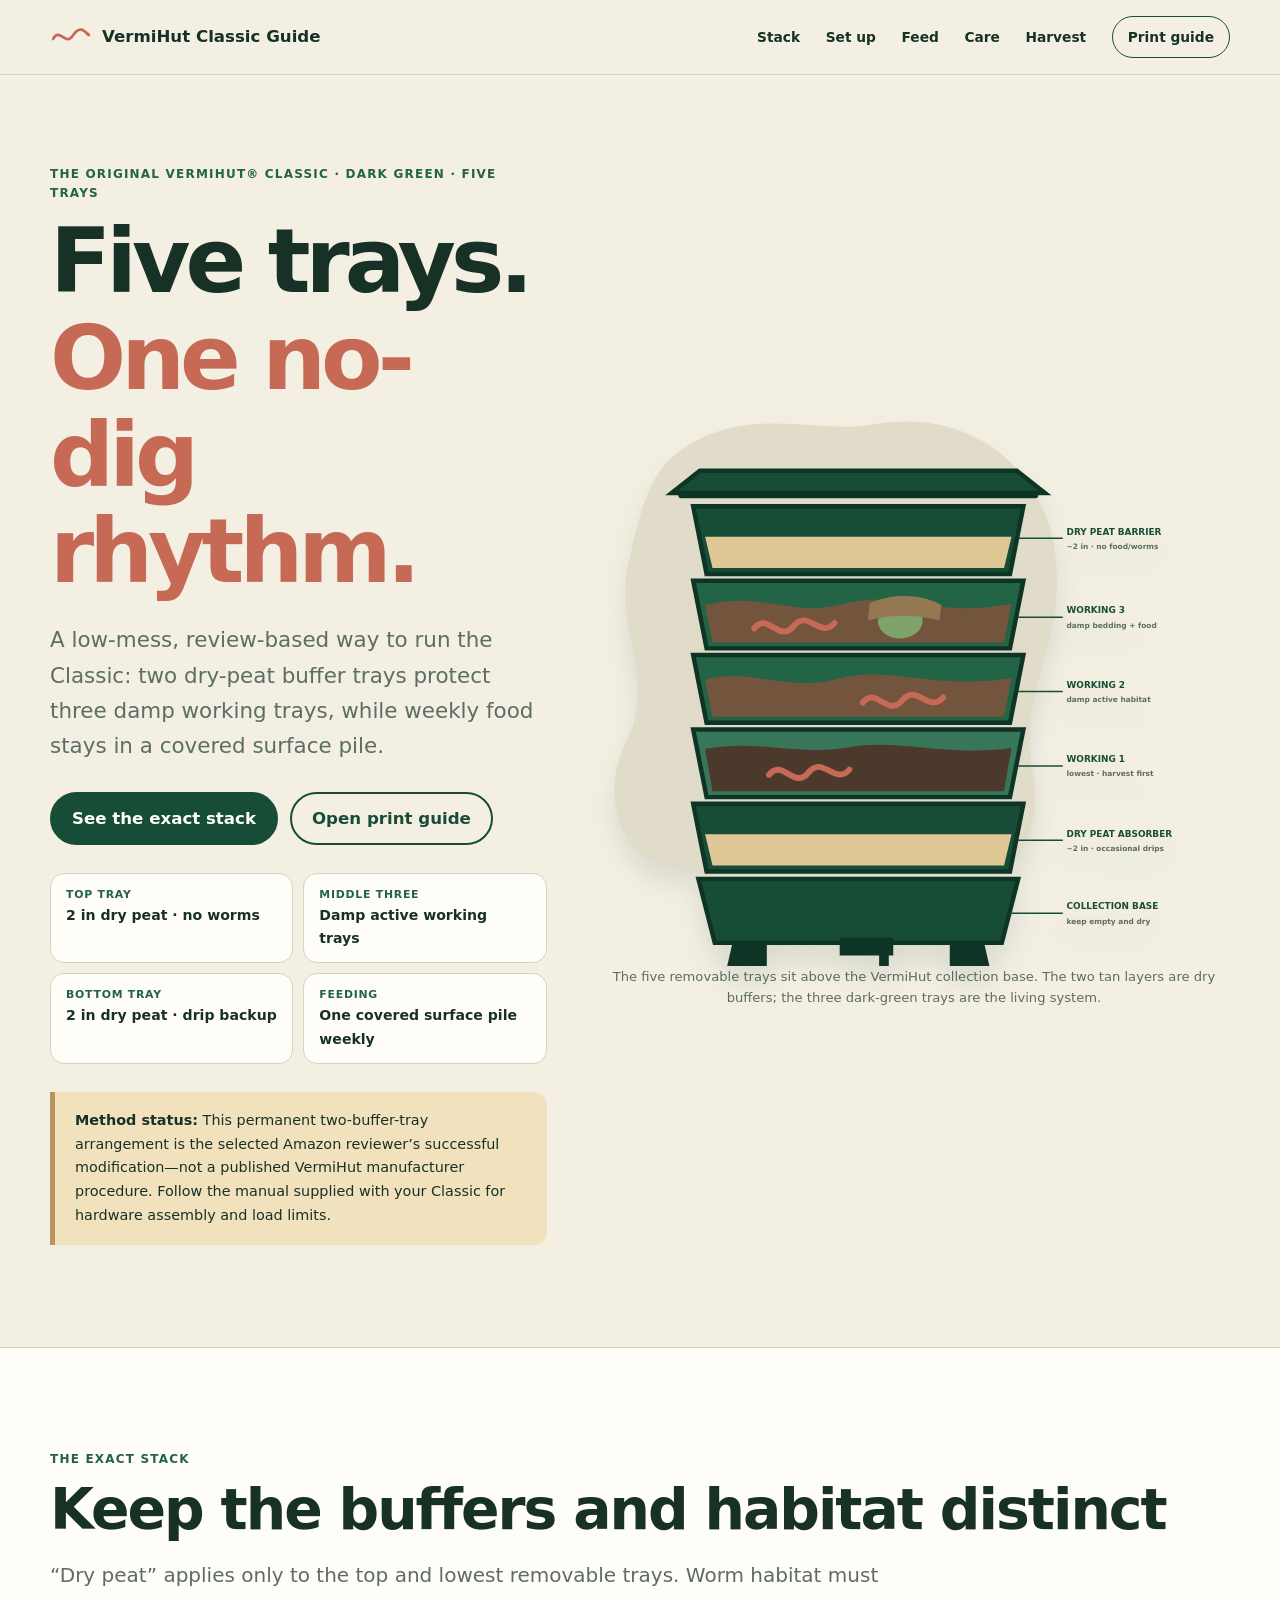
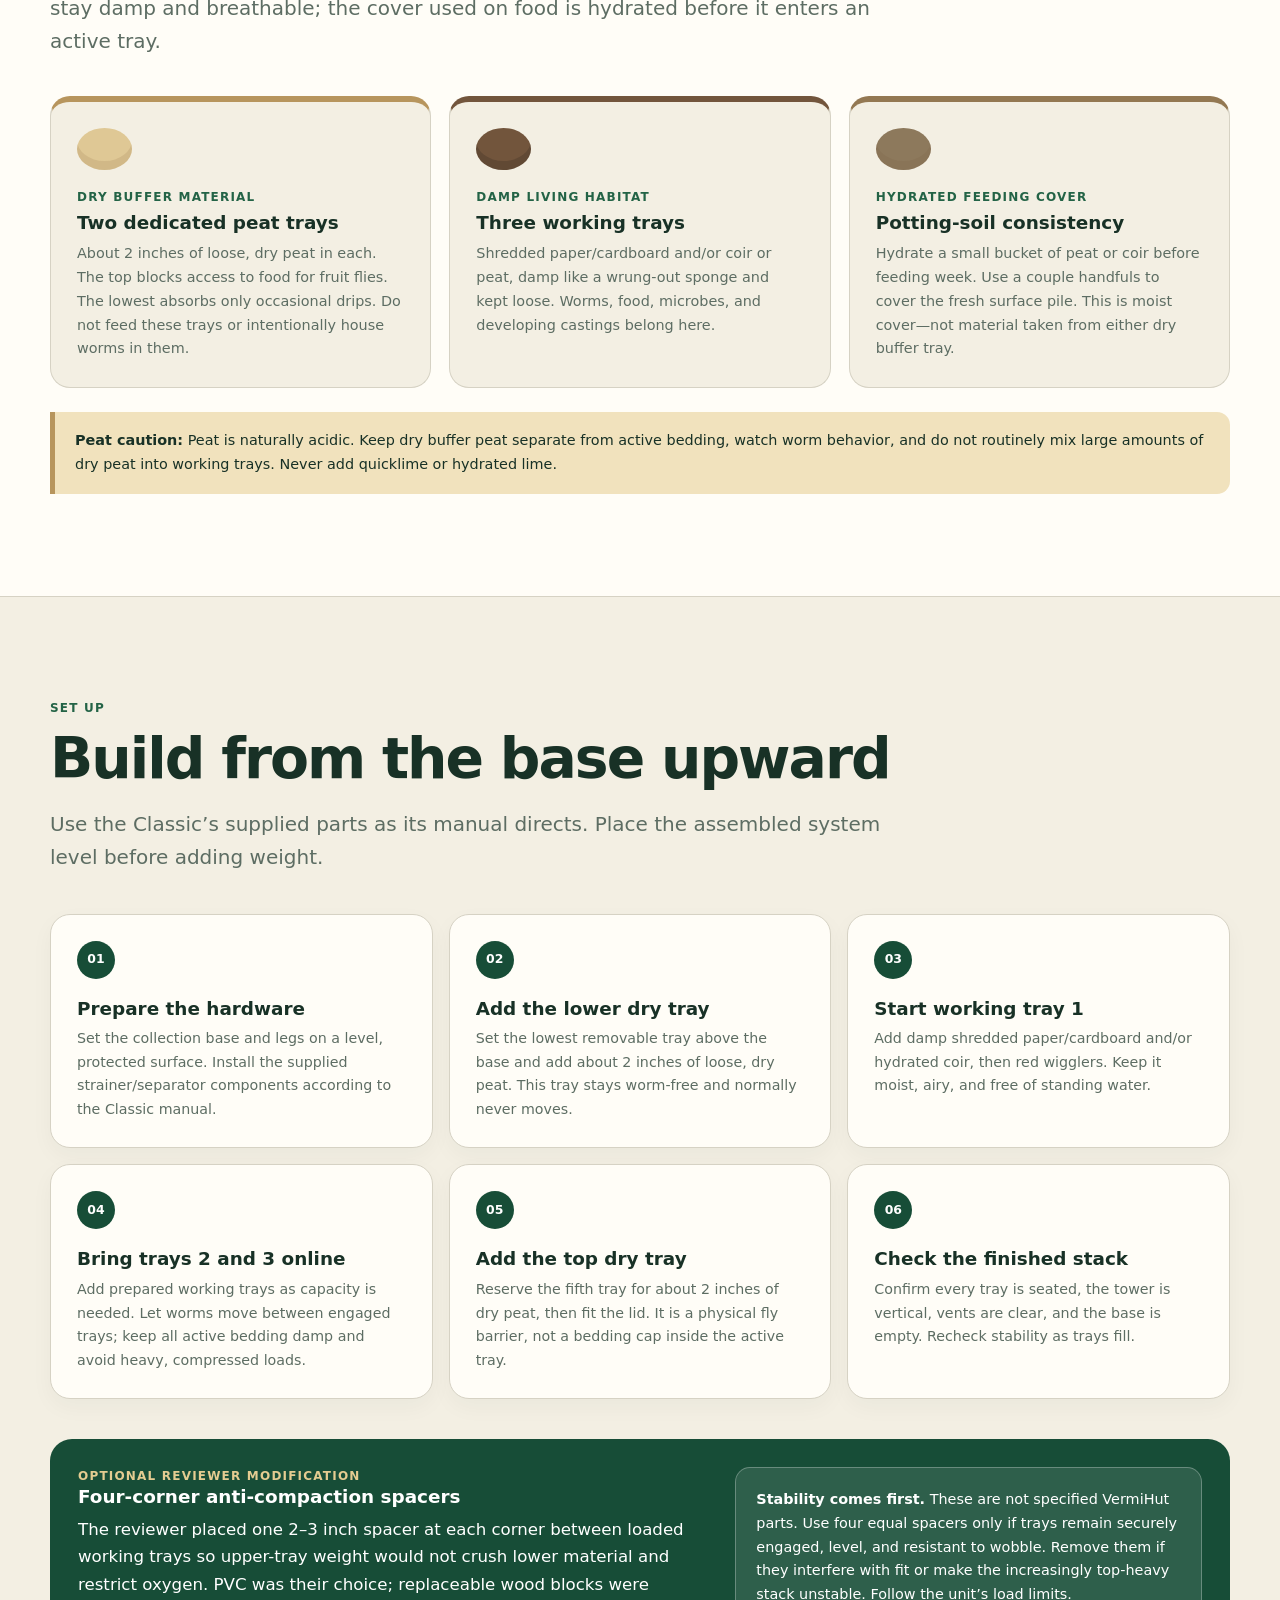
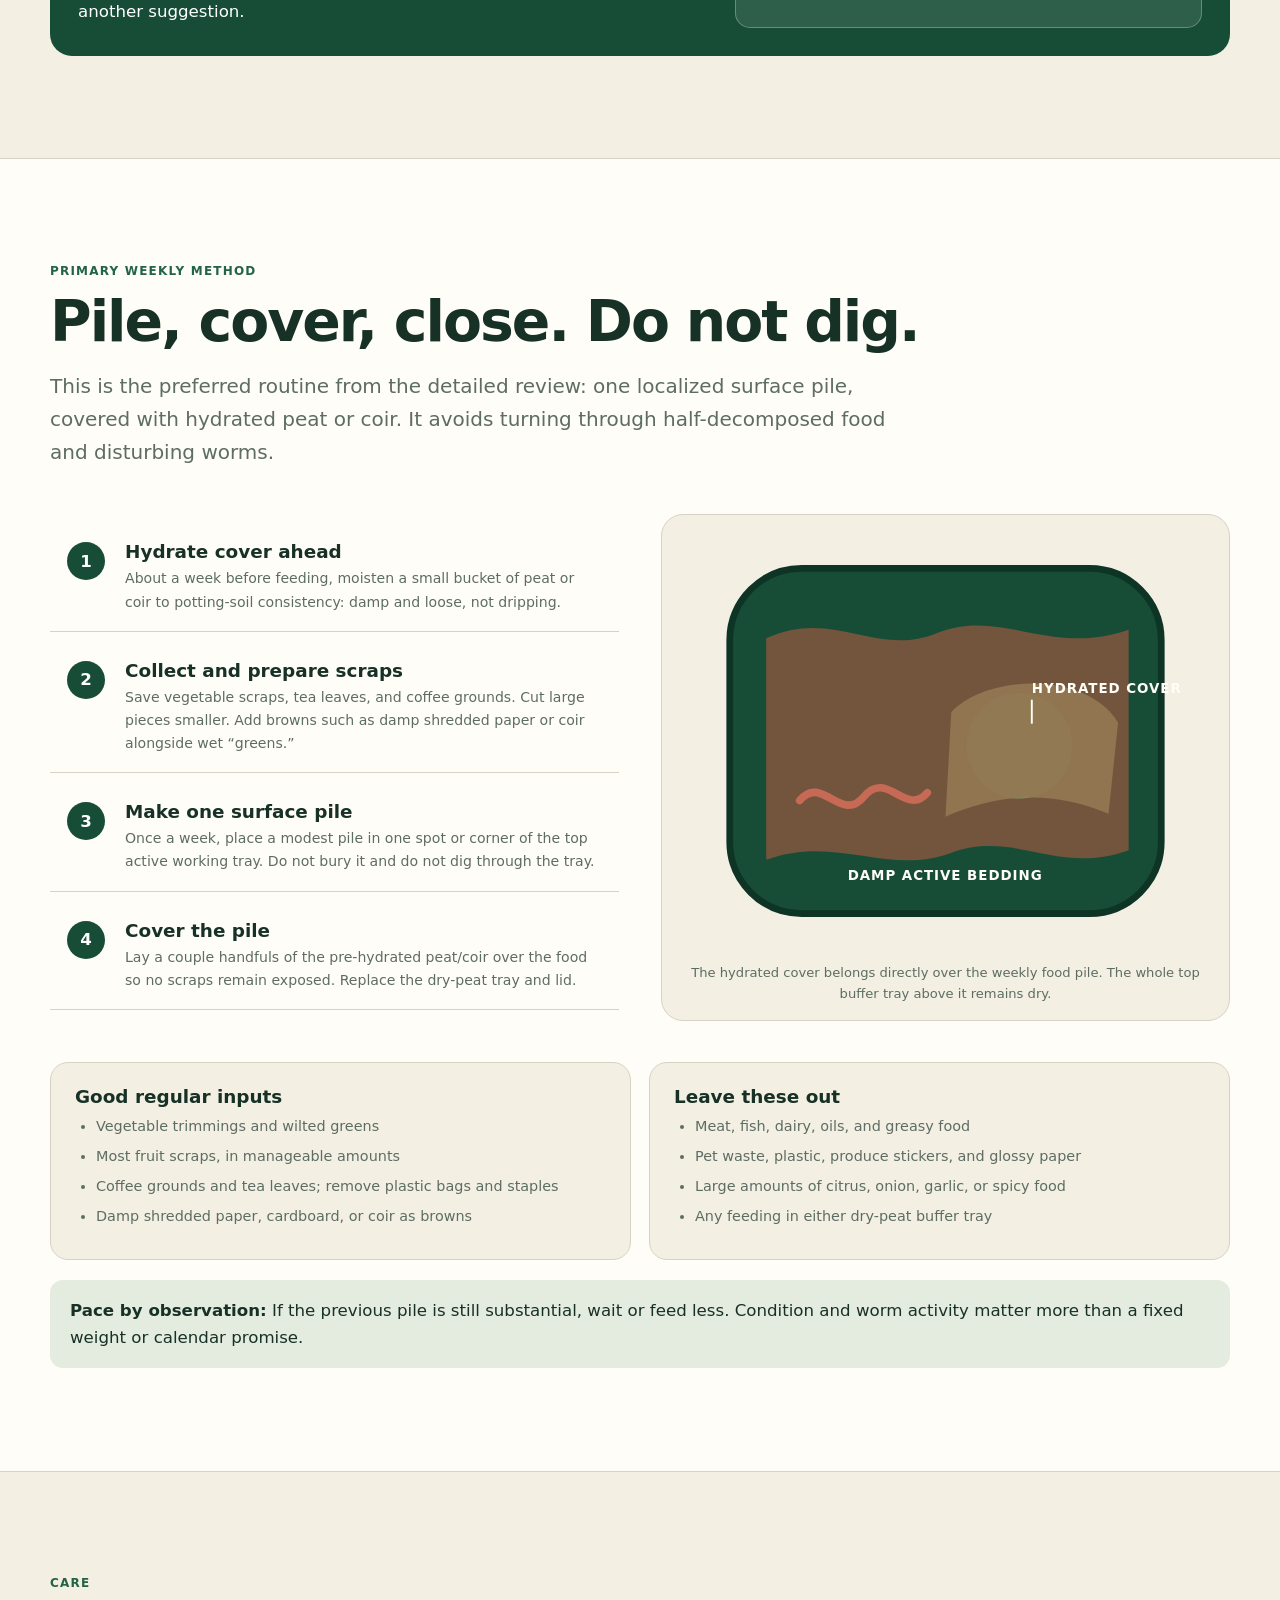
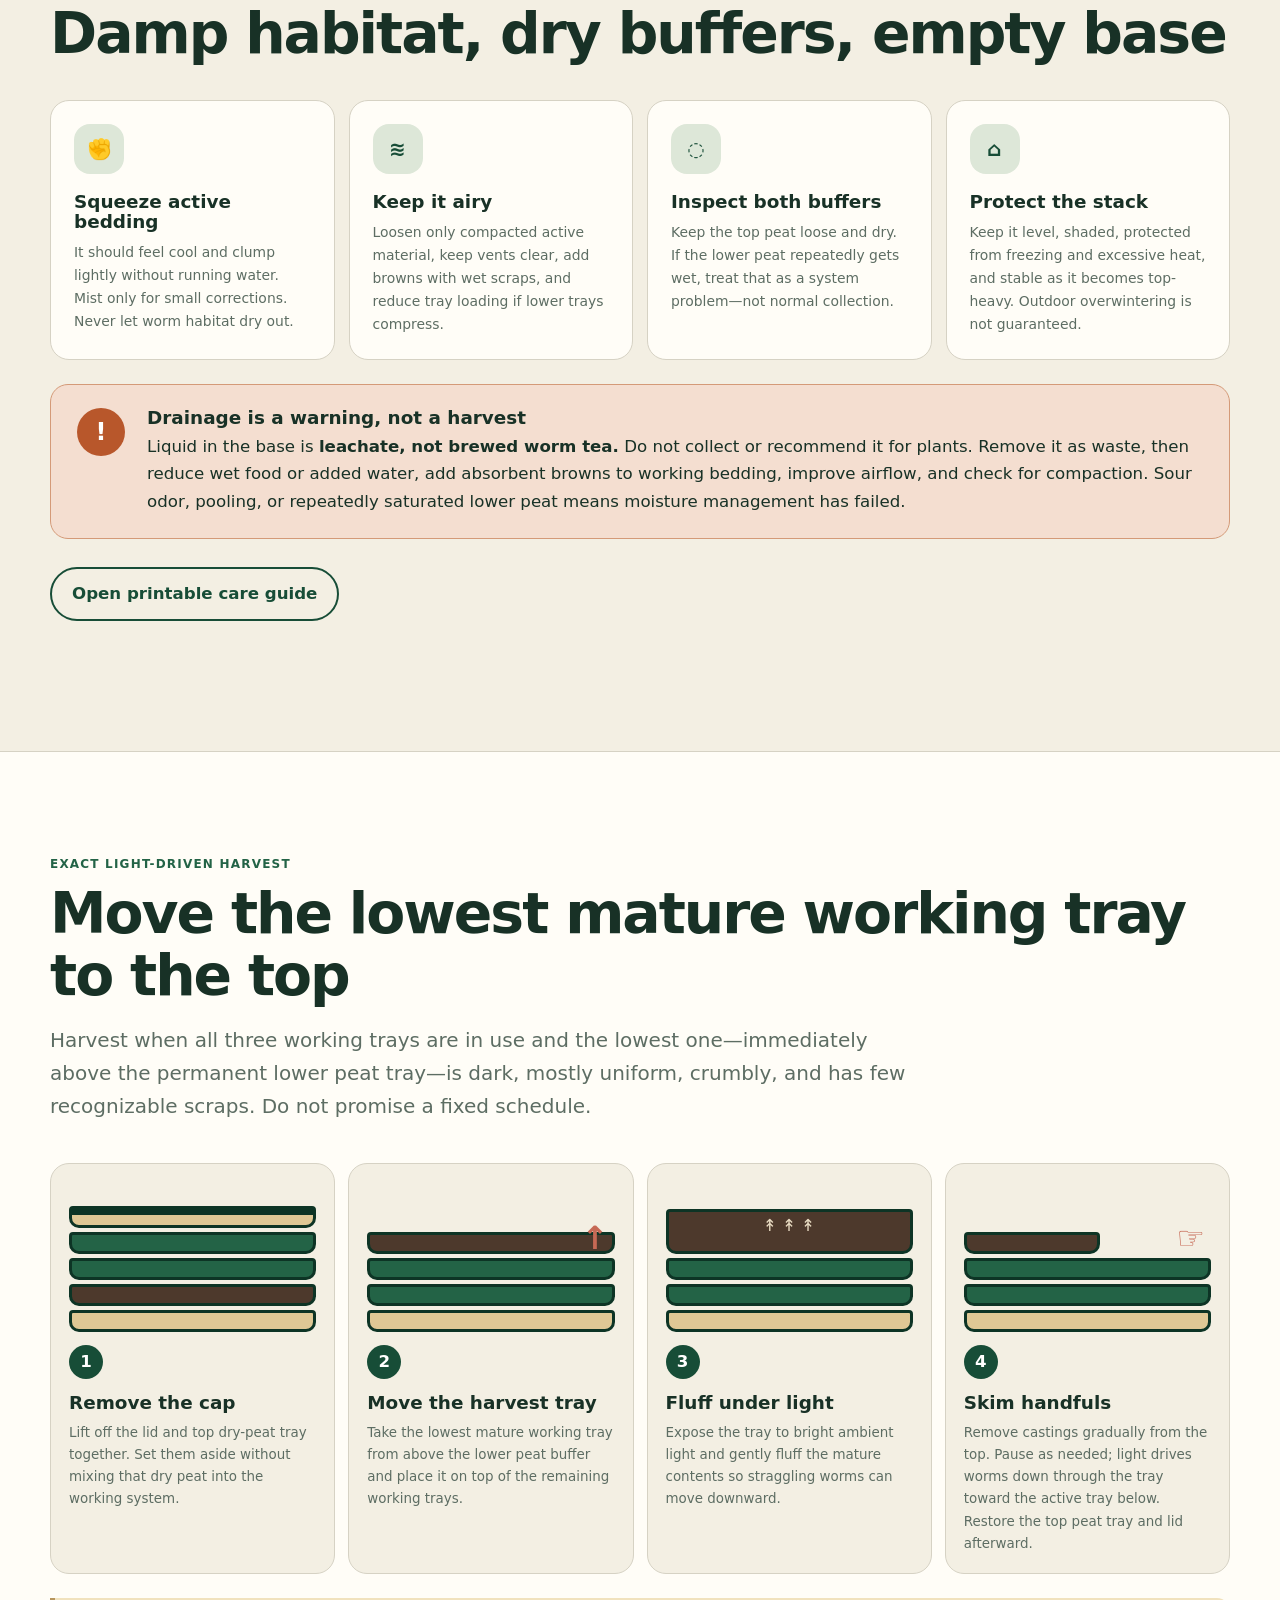
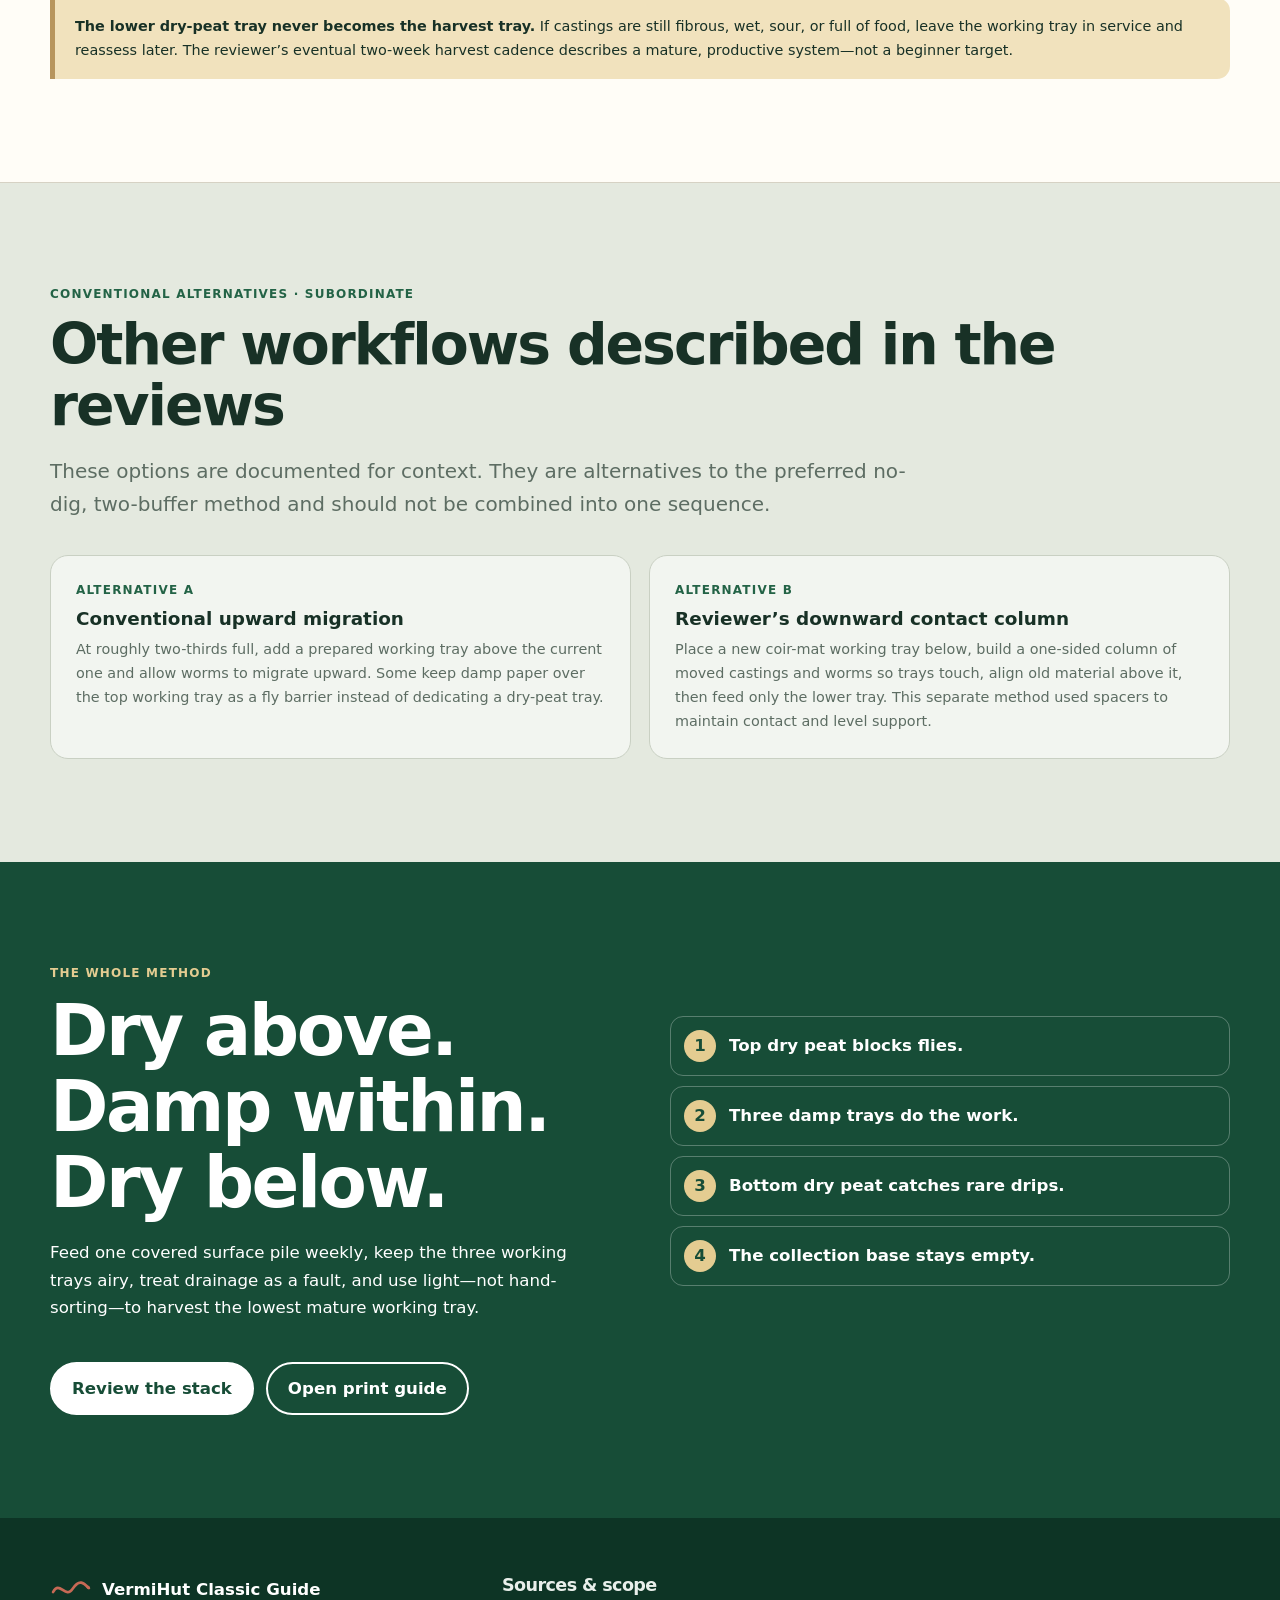
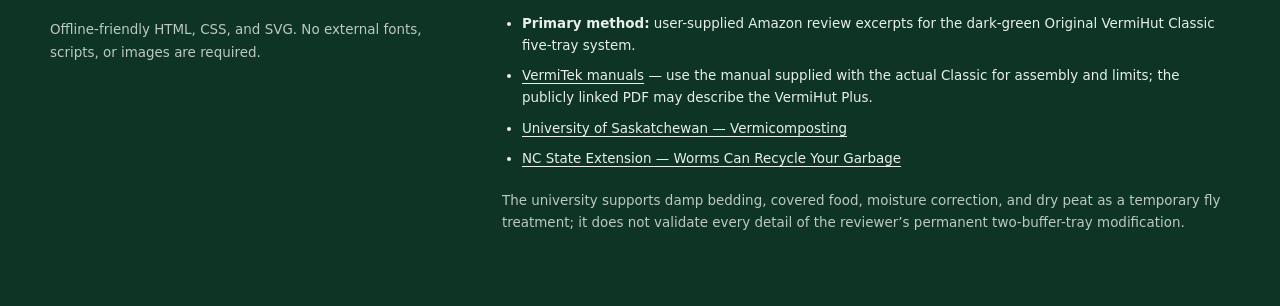
==== index.html @ 52f33e5d "Add files via upload" ====
<!doctype html>
<html lang="en">
<head>
  <meta charset="utf-8">
  <meta name="viewport" content="width=device-width, initial-scale=1">
  <meta name="description" content="A review-based guide to the dark-green Original VermiHut Classic five-tray worm composter, using two dry-peat buffer trays and three active working trays.">
  <title>Original VermiHut Classic — Five-tray no-dig method</title>
  <link rel="stylesheet" href="styles.css">
  <script src="script.js" defer></script>
</head>
<body>
  <a class="skip-link" href="#main">Skip to main content</a>
  <header class="site-header">
    <nav class="nav wrap" aria-label="Primary navigation">
      <a class="brand" href="#main" aria-label="VermiHut Classic guide home">
        <svg viewBox="0 0 54 30" aria-hidden="true"><path d="M4 18c8-16 16 10 25-4S44 7 50 13"/><circle cx="49" cy="12" r="2"/></svg>
        <span>VermiHut Classic Guide</span>
      </a>
      <div class="nav-links">
        <a href="#stack">Stack</a><a href="#setup">Set up</a><a href="#feeding">Feed</a>
        <a href="#care">Care</a><a href="#harvest">Harvest</a>
        <a class="nav-cta" href="print-guide.html">Print guide</a>
      </div>
      <details class="mobile-menu">
        <summary>Jump to</summary>
        <div><a href="#stack">Stack</a><a href="#setup">Set up</a><a href="#feeding">Feed</a><a href="#care">Care</a><a href="#harvest">Harvest</a><a href="print-guide.html">Print guide</a></div>
      </details>
    </nav>
  </header>

  <main id="main">
    <section class="hero section">
      <div class="wrap hero-grid">
        <div>
          <p class="eyebrow">The Original VermiHut® Classic · dark green · five trays</p>
          <h1>Five trays.<br><em>One no-dig rhythm.</em></h1>
          <p class="deck">A low-mess, review-based way to run the Classic: two dry-peat buffer trays protect three damp working trays, while weekly food stays in a covered surface pile.</p>
          <div class="button-row">
            <a class="button primary" href="#stack">See the exact stack</a>
            <a class="button secondary" href="print-guide.html">Open print guide</a>
          </div>
          <ul class="quick-facts" aria-label="Method summary">
            <li><b>Top tray</b><span>2 in dry peat · no worms</span></li>
            <li><b>Middle three</b><span>Damp active working trays</span></li>
            <li><b>Bottom tray</b><span>2 in dry peat · drip backup</span></li>
            <li><b>Feeding</b><span>One covered surface pile weekly</span></li>
          </ul>
          <aside class="method-note"><strong>Method status:</strong> This permanent two-buffer-tray arrangement is the selected Amazon reviewer’s successful modification—not a published VermiHut manufacturer procedure. Follow the manual supplied with your Classic for hardware assembly and load limits.</aside>
        </div>

        <figure class="stack-figure hero-stack">
          <svg viewBox="0 0 850 760" role="img" aria-labelledby="stack-title stack-desc">
            <title id="stack-title">Dark-green Original VermiHut Classic five-tray arrangement</title>
            <desc id="stack-desc">From top to bottom: lid, a worm-free tray with two inches of dry peat, three damp active working trays, a worm-free tray with two inches of dry peat, and the collection base.</desc>
            <path class="backdrop" d="M102 75C192 1 294 47 370 33c132-24 242 61 247 198 4 109-52 160-32 273 21 119-87 211-206 205-123-6-157-83-264-82-81 1-116-88-77-167 42-84-17-154 3-240 13-58 25-115 61-145Z"/>
            <g class="hut">
              <path class="hut-lid" d="M137 95h426l38 30H99z"/><path class="hut-rim" d="M112 128h476"/>
              <g class="tray dry top-tray">
                <path d="M128 143h444l-18 91H146z"/><path class="peat-dry" d="M144 184h412l-10 42H154z"/>
              </g>
              <g class="tray active" transform="translate(0 100)">
                <path d="M128 143h444l-18 91H146z"/><path class="bedding-damp" d="M144 176c75-20 117 17 186-2 70-19 119 20 226 0l-10 52H154z"/>
                <path class="food" d="M390 183c21-22 54-4 45 21-9 22-48 22-57 1-5-11 2-17 12-22Z"/><path class="cover" d="M365 174c29-15 72-13 97 2l-3 20c-35-8-61-8-96 0z"/>
                <path class="worm" d="M210 207c18-23 34 21 53-3s36 18 55-4"/>
              </g>
              <g class="tray active" transform="translate(0 200)">
                <path d="M128 143h444l-18 91H146z"/><path class="bedding-damp" d="M144 176c58-17 111 17 177-1 70-19 128 15 235-1l-10 52H154z"/><path class="worm" d="M356 207c18-23 34 21 53-3s36 18 55-4"/>
              </g>
              <g class="tray active mature" transform="translate(0 300)">
                <path d="M128 143h444l-18 91H146z"/><path class="castings" d="M144 169c73-13 125 10 194-2 69-12 123 13 218 1l-10 58H154z"/><path class="worm" d="M230 204c18-23 34 21 53-3s36 18 55-4"/>
              </g>
              <g class="tray dry bottom-tray" transform="translate(0 400)">
                <path d="M128 143h444l-18 91H146z"/><path class="peat-dry" d="M144 184h412l-10 42H154z"/>
              </g>
              <g class="base" transform="translate(0 500)">
                <path d="M135 144h430l-22 86H157z"/><path class="base-foot" d="M181 229h46v35h-54zm292 0h46l8 35h-54z"/><path class="spigot" d="M325 223h72v24h-72zm53 20h13v24h-13z"/>
              </g>
            </g>
            <g class="labels">
              <path d="M565 186h60"/><text x="630" y="181">DRY PEAT BARRIER</text><text x="630" y="200">~2 in · no food/worms</text>
              <path d="M565 292h60"/><text x="630" y="287">WORKING 3</text><text x="630" y="306">damp bedding + food</text>
              <path d="M565 392h60"/><text x="630" y="387">WORKING 2</text><text x="630" y="406">damp active habitat</text>
              <path d="M565 492h60"/><text x="630" y="487">WORKING 1</text><text x="630" y="506">lowest · harvest first</text>
              <path d="M565 592h60"/><text x="630" y="587">DRY PEAT ABSORBER</text><text x="630" y="606">~2 in · occasional drips</text>
              <path d="M553 690h72"/><text x="630" y="685">COLLECTION BASE</text><text x="630" y="704">keep empty and dry</text>
            </g>
          </svg>
          <figcaption>The five removable trays sit above the VermiHut collection base. The two tan layers are dry buffers; the three dark-green trays are the living system.</figcaption>
        </figure>
      </div>
    </section>

    <section id="stack" class="section surface" aria-labelledby="stack-heading">
      <div class="wrap">
        <p class="eyebrow">The exact stack</p>
        <h2 id="stack-heading">Keep the buffers and habitat distinct</h2>
        <p class="intro">“Dry peat” applies only to the top and lowest removable trays. Worm habitat must stay damp and breathable; the cover used on food is hydrated before it enters an active tray.</p>
        <div class="material-grid">
          <article class="material-card dry-card"><span class="swatch dry-swatch" aria-hidden="true"></span><p class="tag">Dry buffer material</p><h3>Two dedicated peat trays</h3><p>About 2 inches of loose, dry peat in each. The top blocks access to food for fruit flies. The lowest absorbs only occasional drips. Do not feed these trays or intentionally house worms in them.</p></article>
          <article class="material-card damp-card"><span class="swatch damp-swatch" aria-hidden="true"></span><p class="tag">Damp living habitat</p><h3>Three working trays</h3><p>Shredded paper/cardboard and/or coir or peat, damp like a wrung-out sponge and kept loose. Worms, food, microbes, and developing castings belong here.</p></article>
          <article class="material-card cover-card"><span class="swatch cover-swatch" aria-hidden="true"></span><p class="tag">Hydrated feeding cover</p><h3>Potting-soil consistency</h3><p>Hydrate a small bucket of peat or coir before feeding week. Use a couple handfuls to cover the fresh surface pile. This is moist cover—not material taken from either dry buffer tray.</p></article>
        </div>
        <aside class="caution"><strong>Peat caution:</strong> Peat is naturally acidic. Keep dry buffer peat separate from active bedding, watch worm behavior, and do not routinely mix large amounts of dry peat into working trays. Never add quicklime or hydrated lime.</aside>
      </div>
    </section>

    <section id="setup" class="section" aria-labelledby="setup-heading">
      <div class="wrap">
        <p class="eyebrow">Set up</p><h2 id="setup-heading">Build from the base upward</h2>
        <p class="intro">Use the Classic’s supplied parts as its manual directs. Place the assembled system level before adding weight.</p>
        <ol class="steps">
          <li><span>01</span><h3>Prepare the hardware</h3><p>Set the collection base and legs on a level, protected surface. Install the supplied strainer/separator components according to the Classic manual.</p></li>
          <li><span>02</span><h3>Add the lower dry tray</h3><p>Set the lowest removable tray above the base and add about 2 inches of loose, dry peat. This tray stays worm-free and normally never moves.</p></li>
          <li><span>03</span><h3>Start working tray 1</h3><p>Add damp shredded paper/cardboard and/or hydrated coir, then red wigglers. Keep it moist, airy, and free of standing water.</p></li>
          <li><span>04</span><h3>Bring trays 2 and 3 online</h3><p>Add prepared working trays as capacity is needed. Let worms move between engaged trays; keep all active bedding damp and avoid heavy, compressed loads.</p></li>
          <li><span>05</span><h3>Add the top dry tray</h3><p>Reserve the fifth tray for about 2 inches of dry peat, then fit the lid. It is a physical fly barrier, not a bedding cap inside the active tray.</p></li>
          <li><span>06</span><h3>Check the finished stack</h3><p>Confirm every tray is seated, the tower is vertical, vents are clear, and the base is empty. Recheck stability as trays fill.</p></li>
        </ol>

        <div class="spacer-panel">
          <div>
            <p class="eyebrow">Optional reviewer modification</p>
            <h3>Four-corner anti-compaction spacers</h3>
            <p>The reviewer placed one 2–3 inch spacer at each corner between loaded working trays so upper-tray weight would not crush lower material and restrict oxygen. PVC was their choice; replaceable wood blocks were another suggestion.</p>
          </div>
          <aside><strong>Stability comes first.</strong> These are not specified VermiHut parts. Use four equal spacers only if trays remain securely engaged, level, and resistant to wobble. Remove them if they interfere with fit or make the increasingly top-heavy stack unstable. Follow the unit’s load limits.</aside>
        </div>
      </div>
    </section>

    <section id="feeding" class="section surface" aria-labelledby="feeding-heading">
      <div class="wrap">
        <p class="eyebrow">Primary weekly method</p><h2 id="feeding-heading">Pile, cover, close. Do not dig.</h2>
        <p class="intro">This is the preferred routine from the detailed review: one localized surface pile, covered with hydrated peat or coir. It avoids turning through half-decomposed food and disturbing worms.</p>
        <div class="feeding-layout">
          <ol class="feed-steps">
            <li><span>1</span><div><h3>Hydrate cover ahead</h3><p>About a week before feeding, moisten a small bucket of peat or coir to potting-soil consistency: damp and loose, not dripping.</p></div></li>
            <li><span>2</span><div><h3>Collect and prepare scraps</h3><p>Save vegetable scraps, tea leaves, and coffee grounds. Cut large pieces smaller. Add browns such as damp shredded paper or coir alongside wet “greens.”</p></div></li>
            <li><span>3</span><div><h3>Make one surface pile</h3><p>Once a week, place a modest pile in one spot or corner of the top active working tray. Do not bury it and do not dig through the tray.</p></div></li>
            <li><span>4</span><div><h3>Cover the pile</h3><p>Lay a couple handfuls of the pre-hydrated peat/coir over the food so no scraps remain exposed. Replace the dry-peat tray and lid.</p></div></li>
          </ol>
          <figure class="feed-figure">
            <svg viewBox="0 0 560 450" role="img" aria-labelledby="feed-title feed-desc">
              <title id="feed-title">No-dig spot feeding in an active VermiHut tray</title>
              <desc id="feed-desc">A top view of damp active bedding with one small surface food pile covered by hydrated peat or coir. No digging or rotation arrows are shown.</desc>
              <rect class="tray-top" x="55" y="40" width="450" height="360" rx="75"/>
              <path class="damp-field" d="M93 113c70-32 115 20 177-5 68-28 117 25 201-4v230c-75 27-118-22-186 3-65 24-120-20-192 7z"/>
              <g class="food-pile"><circle cx="357" cy="225" r="55"/><path d="M326 226c19-40 57-20 47 14-8 28-43 35-59 9-8-12-1-18 12-23Z"/><circle cx="387" cy="239" r="17"/></g>
              <path class="hydrated-cover" d="M286 190c38-41 143-42 174 11l-10 95c-57-24-113-22-170 3z"/>
              <path class="worm-line" d="M128 282c23-28 43 25 67-4s44 22 66-4"/>
              <text class="svg-label" x="370" y="170">HYDRATED COVER</text><path class="leader" d="M370 177v25"/>
              <text class="svg-label" x="178" y="365">DAMP ACTIVE BEDDING</text>
            </svg>
            <figcaption>The hydrated cover belongs directly over the weekly food pile. The whole top buffer tray above it remains dry.</figcaption>
          </figure>
        </div>
        <div class="food-columns">
          <article><h3>Good regular inputs</h3><ul><li>Vegetable trimmings and wilted greens</li><li>Most fruit scraps, in manageable amounts</li><li>Coffee grounds and tea leaves; remove plastic bags and staples</li><li>Damp shredded paper, cardboard, or coir as browns</li></ul></article>
          <article><h3>Leave these out</h3><ul><li>Meat, fish, dairy, oils, and greasy food</li><li>Pet waste, plastic, produce stickers, and glossy paper</li><li>Large amounts of citrus, onion, garlic, or spicy food</li><li>Any feeding in either dry-peat buffer tray</li></ul></article>
        </div>
        <p class="pace"><strong>Pace by observation:</strong> If the previous pile is still substantial, wait or feed less. Condition and worm activity matter more than a fixed weight or calendar promise.</p>
      </div>
    </section>

    <section id="care" class="section" aria-labelledby="care-heading">
      <div class="wrap">
        <p class="eyebrow">Care</p><h2 id="care-heading">Damp habitat, dry buffers, empty base</h2>
        <div class="care-grid">
          <article><span class="care-icon">✊</span><h3>Squeeze active bedding</h3><p>It should feel cool and clump lightly without running water. Mist only for small corrections. Never let worm habitat dry out.</p></article>
          <article><span class="care-icon">≋</span><h3>Keep it airy</h3><p>Loosen only compacted active material, keep vents clear, add browns with wet scraps, and reduce tray loading if lower trays compress.</p></article>
          <article><span class="care-icon">◌</span><h3>Inspect both buffers</h3><p>Keep the top peat loose and dry. If the lower peat repeatedly gets wet, treat that as a system problem—not normal collection.</p></article>
          <article><span class="care-icon">⌂</span><h3>Protect the stack</h3><p>Keep it level, shaded, protected from freezing and excessive heat, and stable as it becomes top-heavy. Outdoor overwintering is not guaranteed.</p></article>
        </div>
        <aside class="leachate-alert">
          <span aria-hidden="true">!</span>
          <div><h3>Drainage is a warning, not a harvest</h3><p>Liquid in the base is <strong>leachate, not brewed worm tea.</strong> Do not collect or recommend it for plants. Remove it as waste, then reduce wet food or added water, add absorbent browns to working bedding, improve airflow, and check for compaction. Sour odor, pooling, or repeatedly saturated lower peat means moisture management has failed.</p></div>
        </aside>
        <div class="button-row"><a class="button secondary" href="print-guide.html">Open printable care guide</a></div>
      </div>
    </section>

    <section id="harvest" class="section surface" aria-labelledby="harvest-heading">
      <div class="wrap">
        <p class="eyebrow">Exact light-driven harvest</p><h2 id="harvest-heading">Move the lowest mature working tray to the top</h2>
        <p class="intro">Harvest when all three working trays are in use and the lowest one—immediately above the permanent lower peat tray—is dark, mostly uniform, crumbly, and has few recognizable scraps. Do not promise a fixed schedule.</p>
        <ol class="harvest-steps">
          <li><div class="mini-stack"><i class="cap-piece"></i><i></i><i></i><i class="mature-piece"></i><i class="peat-piece"></i></div><span>1</span><h3>Remove the cap</h3><p>Lift off the lid and top dry-peat tray together. Set them aside without mixing that dry peat into the working system.</p></li>
          <li><div class="mini-stack move-stack"><i class="mature-piece top"></i><i></i><i></i><i class="peat-piece"></i><b aria-hidden="true">↑</b></div><span>2</span><h3>Move the harvest tray</h3><p>Take the lowest mature working tray from above the lower peat buffer and place it on top of the remaining working trays.</p></li>
          <li><div class="mini-stack fluff-stack"><i class="mature-piece top">↟ ↟ ↟</i><i></i><i></i><i class="peat-piece"></i></div><span>3</span><h3>Fluff under light</h3><p>Expose the tray to bright ambient light and gently fluff the mature contents so straggling worms can move downward.</p></li>
          <li><div class="mini-stack skim-stack"><i class="mature-piece top"></i><i></i><i></i><i class="peat-piece"></i><b aria-hidden="true">☞</b></div><span>4</span><h3>Skim handfuls</h3><p>Remove castings gradually from the top. Pause as needed; light drives worms down through the tray toward the active tray below. Restore the top peat tray and lid afterward.</p></li>
        </ol>
        <aside class="harvest-note"><strong>The lower dry-peat tray never becomes the harvest tray.</strong> If castings are still fibrous, wet, sour, or full of food, leave the working tray in service and reassess later. The reviewer’s eventual two-week harvest cadence describes a mature, productive system—not a beginner target.</aside>
      </div>
    </section>

    <section class="section alternatives" aria-labelledby="alternatives-heading">
      <div class="wrap">
        <p class="eyebrow">Conventional alternatives · subordinate</p><h2 id="alternatives-heading">Other workflows described in the reviews</h2>
        <p class="intro">These options are documented for context. They are alternatives to the preferred no-dig, two-buffer method and should not be combined into one sequence.</p>
        <div class="alternative-grid">
          <article><p class="tag">Alternative A</p><h3>Conventional upward migration</h3><p>At roughly two-thirds full, add a prepared working tray above the current one and allow worms to migrate upward. Some keep damp paper over the top working tray as a fly barrier instead of dedicating a dry-peat tray.</p></article>
          <article><p class="tag">Alternative B</p><h3>Reviewer’s downward contact column</h3><p>Place a new coir-mat working tray below, build a one-sided column of moved castings and worms so trays touch, align old material above it, then feed only the lower tray. This separate method used spacers to maintain contact and level support.</p></article>
        </div>
      </div>
    </section>

    <section class="closing section" aria-labelledby="closing-heading">
      <div class="wrap closing-grid">
        <div><p class="eyebrow">The whole method</p><h2 id="closing-heading">Dry above.<br>Damp within.<br>Dry below.</h2><p>Feed one covered surface pile weekly, keep the three working trays airy, treat drainage as a fault, and use light—not hand-sorting—to harvest the lowest mature working tray.</p></div>
        <ol>
          <li><span>1</span>Top dry peat blocks flies.</li>
          <li><span>2</span>Three damp trays do the work.</li>
          <li><span>3</span>Bottom dry peat catches rare drips.</li>
          <li><span>4</span>The collection base stays empty.</li>
        </ol>
        <div class="button-row"><a class="button light" href="#stack">Review the stack</a><a class="button outline-light" href="print-guide.html">Open print guide</a></div>
      </div>
    </section>
  </main>

  <footer>
    <div class="wrap footer-grid">
      <div>
        <a class="brand footer-brand" href="#main"><svg viewBox="0 0 54 30" aria-hidden="true"><path d="M4 18c8-16 16 10 25-4S44 7 50 13"/><circle cx="49" cy="12" r="2"/></svg><span>VermiHut Classic Guide</span></a>
        <p>Offline-friendly HTML, CSS, and SVG. No external fonts, scripts, or images are required.</p>
      </div>
      <div>
        <h2>Sources &amp; scope</h2>
        <ul class="source-list">
          <li><strong>Primary method:</strong> user-supplied Amazon review excerpts for the dark-green Original VermiHut Classic five-tray system.</li>
          <li><a href="https://www.vermitek.com/manuals.html">VermiTek manuals</a> — use the manual supplied with the actual Classic for assembly and limits; the publicly linked PDF may describe the VermiHut Plus.</li>
          <li><a href="https://gardening.usask.ca/articles-and-lists/articles-healthysoils/vermicomposting,-worm-composting.php">University of Saskatchewan — Vermicomposting</a></li>
          <li><a href="https://content.ces.ncsu.edu/worms-can-recycle-your-garbage">NC State Extension — Worms Can Recycle Your Garbage</a></li>
        </ul>
        <p class="source-note">The university supports damp bedding, covered food, moisture correction, and dry peat as a temporary fly treatment; it does not validate every detail of the reviewer’s permanent two-buffer-tray modification.</p>
      </div>
    </div>
  </footer>
</body>
</html>
---- styles.css ----
:root{
  --paper:#f3efe3;--surface:#fffdf7;--ink:#183126;--muted:#5d6d63;
  --green:#174d37;--green-2:#236346;--green-3:#38765a;--green-dark:#0d3425;
  --peat:#b7955d;--peat-light:#dfc895;--damp:#72553c;--cover:#937852;
  --leaf:#7fa269;--worm:#c66955;--warning:#b8572b;--line:#d6d2c4;
  --shadow:0 18px 42px rgba(29,54,41,.1);
  --display:ui-rounded,"Arial Rounded MT Bold","Trebuchet MS",system-ui,sans-serif;
  --body:Inter,ui-sans-serif,system-ui,-apple-system,"Segoe UI",sans-serif
}
*{box-sizing:border-box}
html{scroll-behavior:smooth}
body{margin:0;background:var(--paper);color:var(--ink);font-family:var(--body);font-size:clamp(1rem,1.3vw,1.1rem);line-height:1.65}
svg{display:block;max-width:100%;height:auto}
a{color:inherit;text-underline-offset:.2em}
a:focus-visible,summary:focus-visible{outline:3px solid var(--worm);outline-offset:3px}
.skip-link{position:fixed;z-index:100;top:8px;left:8px;padding:10px 16px;background:var(--ink);color:#fff;transform:translateY(-150%);border-radius:8px}.skip-link:focus{transform:none}
.wrap{width:min(1180px,calc(100% - 40px));margin-inline:auto}
.section{padding:clamp(68px,8vw,118px) 0;scroll-margin-top:82px}.surface{background:var(--surface);border-block:1px solid var(--line)}
.eyebrow,.tag{margin:0 0 9px;color:var(--green-2);font-size:.75rem;font-weight:900;letter-spacing:.1em;text-transform:uppercase}
h1,h2,h3{font-family:var(--display);line-height:1.08;margin-top:0}h1{font-size:clamp(2.8rem,7vw,5.6rem);letter-spacing:-.055em;margin-bottom:22px}h1 em{font-style:normal;color:var(--worm)}
h2{font-size:clamp(2rem,4.5vw,3.55rem);letter-spacing:-.035em;margin-bottom:18px}h3{font-size:1.15rem;margin-bottom:9px}p{margin-top:0}
.deck,.intro{max-width:68ch;color:var(--muted);font-size:clamp(1.07rem,1.8vw,1.25rem)}.deck{font-size:clamp(1.15rem,2vw,1.34rem)}
.site-header{position:sticky;z-index:50;top:0;background:rgba(243,239,227,.97);border-bottom:1px solid var(--line);backdrop-filter:blur(10px)}
.nav{min-height:74px;display:flex;align-items:center;justify-content:space-between;gap:20px}.brand{display:flex;align-items:center;gap:10px;font-family:var(--display);font-weight:900;text-decoration:none;white-space:nowrap}.brand svg{width:42px;fill:none;stroke:var(--worm);stroke-width:3.5;stroke-linecap:round}.brand circle{fill:var(--worm);stroke:none}
.nav-links{display:flex;align-items:center;gap:clamp(12px,2vw,26px);font-size:.86rem;font-weight:800}.nav-links a{text-decoration:none}.nav-links a:hover{text-decoration:underline}.nav-cta{padding:9px 15px;border:1px solid var(--green);border-radius:999px}.mobile-menu{display:none}
.hero{padding-top:clamp(52px,7vw,92px)}.hero-grid{display:grid;grid-template-columns:minmax(0,.88fr) minmax(470px,1.12fr);gap:clamp(32px,4vw,64px);align-items:center}
.button-row{display:flex;flex-wrap:wrap;gap:12px;margin:28px 0}.button{display:inline-flex;min-height:48px;align-items:center;justify-content:center;padding:11px 20px;border:2px solid var(--green);border-radius:999px;font-weight:900;text-decoration:none}.button:hover{transform:translateY(-1px)}.primary{background:var(--green);color:#fff}.secondary{color:var(--green)}
.quick-facts{display:grid;grid-template-columns:repeat(2,1fr);gap:10px;padding:0;margin:28px 0;list-style:none}.quick-facts li{padding:12px 15px;background:var(--surface);border:1px solid var(--line);border-radius:14px}.quick-facts b,.quick-facts span{display:block}.quick-facts b{font-size:.68rem;letter-spacing:.07em;text-transform:uppercase;color:var(--green-2)}.quick-facts span{font-size:.88rem;font-weight:750}
.method-note,.caution,.harvest-note{padding:17px 20px;border-left:5px solid var(--peat);background:#f1e2bd;border-radius:0 13px 13px 0;font-size:.9rem}
.stack-figure{margin:0}.stack-figure figcaption,.feed-figure figcaption{text-align:center;color:var(--muted);font-size:.82rem}.hero-stack svg{filter:drop-shadow(0 17px 13px rgba(22,56,39,.11))}
.backdrop{fill:#e1dbc9}.hut-lid,.tray>path:first-child,.base>path:first-child{fill:var(--green);stroke:var(--green-dark);stroke-width:6}.hut-rim{fill:none;stroke:var(--green-dark);stroke-width:8;stroke-linecap:round}.tray.active>path:first-child{fill:var(--green-2)}.tray.mature>path:first-child{fill:var(--green-3)}.peat-dry{fill:var(--peat-light)}.bedding-damp{fill:var(--damp)}.castings{fill:#4d392c}.food{fill:var(--leaf)}.cover{fill:var(--cover)}.worm,.worm-line{fill:none;stroke:var(--worm);stroke-width:8;stroke-linecap:round}.base-foot,.spigot{fill:var(--green-dark)}.labels path{stroke:var(--green);stroke-width:2}.labels text{font:800 12px var(--body);fill:var(--green)}.labels text+text{font-size:10px;fill:var(--muted)}
.material-grid{display:grid;grid-template-columns:repeat(3,1fr);gap:18px;margin:38px 0 24px}.material-card{position:relative;padding:26px;background:var(--paper);border:1px solid var(--line);border-top:6px solid var(--peat);border-radius:20px}.material-card.damp-card{border-top-color:var(--damp)}.material-card.cover-card{border-top-color:var(--cover)}.material-card p:last-child{margin:0;color:var(--muted);font-size:.9rem}.swatch{display:block;width:55px;height:42px;margin-bottom:18px;border-radius:50%;background:var(--peat-light);box-shadow:inset 0 -9px rgba(115,78,41,.13)}.damp-swatch{background:var(--damp);box-shadow:inset 0 -9px rgba(20,20,20,.18)}.cover-swatch{background:var(--cover);filter:saturate(.75)}.material-card .tag{margin-bottom:6px}
.steps{display:grid;grid-template-columns:repeat(3,1fr);gap:16px;padding:0;margin:40px 0;list-style:none}.steps li{position:relative;padding:26px;background:var(--surface);border:1px solid var(--line);border-radius:20px;box-shadow:0 8px 22px rgba(29,54,41,.04)}.steps li>span{display:grid;width:38px;height:38px;place-items:center;margin-bottom:20px;border-radius:50%;background:var(--green);color:#fff;font-weight:900;font-size:.78rem}.steps p{margin:0;color:var(--muted);font-size:.89rem}
.spacer-panel{display:grid;grid-template-columns:1.15fr .85fr;gap:26px;padding:28px;background:var(--green);color:#fff;border-radius:22px}.spacer-panel .eyebrow{color:#e4cc91}.spacer-panel p{margin-bottom:0}.spacer-panel aside{padding:20px;background:rgba(255,255,255,.1);border:1px solid rgba(255,255,255,.28);border-radius:15px;font-size:.9rem}
.feeding-layout{display:grid;grid-template-columns:1fr 1fr;gap:42px;align-items:center;margin-top:40px}.feed-steps{display:grid;gap:12px;padding:0;list-style:none}.feed-steps li{display:grid;grid-template-columns:44px 1fr;gap:14px;padding:17px;border-bottom:1px solid var(--line)}.feed-steps li>span{display:grid;width:38px;height:38px;place-items:center;border-radius:50%;background:var(--green);color:#fff;font-weight:900}.feed-steps h3,.feed-steps p{margin:0}.feed-steps p{color:var(--muted);font-size:.88rem;margin-top:5px}
.feed-figure{margin:0;padding:15px;background:var(--paper);border:1px solid var(--line);border-radius:22px}.tray-top{fill:var(--green);stroke:var(--green-dark);stroke-width:7}.damp-field{fill:var(--damp)}.food-pile{fill:var(--leaf)}.hydrated-cover{fill:var(--cover);opacity:.94}.svg-label{font:900 14px var(--body);fill:var(--surface);letter-spacing:1px}.leader{stroke:var(--surface);stroke-width:2}
.food-columns{display:grid;grid-template-columns:1fr 1fr;gap:18px;margin-top:35px}.food-columns article{padding:24px;background:var(--paper);border:1px solid var(--line);border-radius:18px}.food-columns ul{margin:0;padding-left:21px;color:var(--muted);font-size:.9rem}.food-columns li{margin-bottom:6px}.pace{margin:20px 0 0;padding:17px 20px;background:#e4ebdf;border-radius:13px}
.care-grid{display:grid;grid-template-columns:repeat(4,1fr);gap:14px;margin-top:36px}.care-grid article{padding:23px;background:var(--surface);border:1px solid var(--line);border-radius:19px}.care-grid p{margin:0;color:var(--muted);font-size:.87rem}.care-icon{display:grid;width:50px;height:50px;place-items:center;margin-bottom:18px;border-radius:16px;background:#dde7d8;color:var(--green);font:900 1.25rem var(--display)}
.leachate-alert{display:grid;grid-template-columns:52px 1fr;gap:18px;margin-top:24px;padding:23px 26px;background:#f4ded0;border:1px solid #d49a78;border-radius:18px}.leachate-alert>span{display:grid;width:48px;height:48px;place-items:center;border-radius:50%;background:var(--warning);color:#fff;font:900 1.5rem var(--display)}.leachate-alert h3{margin:0 0 5px}.leachate-alert p{margin:0}
.harvest-steps{display:grid;grid-template-columns:repeat(4,1fr);gap:13px;padding:0;margin:40px 0 24px;list-style:none}.harvest-steps>li{position:relative;padding:18px;background:var(--paper);border:1px solid var(--line);border-radius:19px}.harvest-steps>li>span{display:grid;width:34px;height:34px;place-items:center;margin:-2px 0 14px;border-radius:50%;background:var(--green);color:#fff;font-weight:900}.harvest-steps p{margin:0;color:var(--muted);font-size:.84rem}
.mini-stack{height:150px;display:flex;flex-direction:column;justify-content:end;gap:4px;margin-bottom:15px;position:relative}.mini-stack i{display:block;height:22px;background:var(--green-2);border:3px solid var(--green-dark);border-radius:4px 4px 10px 10px}.mini-stack .cap-piece,.mini-stack .peat-piece{background:var(--peat-light)}.mini-stack .mature-piece{background:#4d392c}.mini-stack .cap-piece{border-top:9px solid var(--green-dark)}.mini-stack b{position:absolute;right:6px;top:30px;color:var(--worm);font-size:2rem}.fluff-stack .top{height:45px;color:#e8dbc2;text-align:center;font-style:normal}.skim-stack .top{width:55%}.harvest-note{margin-top:0}
.alternatives{background:#e4e9df}.alternative-grid{display:grid;grid-template-columns:1fr 1fr;gap:18px;margin-top:34px}.alternative-grid article{padding:25px;background:rgba(255,255,255,.55);border:1px solid #c9d0c3;border-radius:18px}.alternative-grid p:last-child{margin:0;color:var(--muted);font-size:.9rem}
.closing{background:var(--green);color:#fff}.closing-grid{display:grid;grid-template-columns:1fr 1fr;gap:24px 60px;align-items:center}.closing .eyebrow{color:#e4cc91}.closing h2{font-size:clamp(2.6rem,5.5vw,4.8rem)}.closing p{max-width:57ch}.closing ol{display:grid;gap:10px;padding:0;list-style:none}.closing li{display:flex;align-items:center;gap:13px;padding:13px;border:1px solid rgba(255,255,255,.28);border-radius:13px;font-weight:800}.closing li span{display:grid;width:32px;height:32px;place-items:center;border-radius:50%;background:#e4cc91;color:var(--green)}.closing .button-row{grid-column:1/-1;margin:0}.light{background:#fff;color:var(--green);border-color:#fff}.outline-light{color:#fff;border-color:#fff}
footer{padding:58px 0;background:var(--green-dark);color:#e9efeb}.footer-grid{display:grid;grid-template-columns:.7fr 1.3fr;gap:60px}.footer-brand{color:#fff;margin-bottom:16px}.footer-grid p{color:#bdc9c1;font-size:.84rem}.footer-grid h2{font-size:1.1rem}.source-list{padding-left:20px;font-size:.84rem}.source-list li{margin-bottom:8px}.source-note{margin-top:20px}
@media(max-width:1050px){
  .hero-grid{grid-template-columns:1fr 1fr}.nav-links{gap:11px}.nav-cta{display:none}.care-grid{grid-template-columns:repeat(2,1fr)}.harvest-steps{grid-template-columns:repeat(2,1fr)}
}
@media(max-width:760px){
  .site-header{position:relative}.nav{min-height:68px}.nav-links{display:none}.mobile-menu{display:block;position:relative}.mobile-menu summary{min-height:44px;display:flex;align-items:center;padding:7px 13px;border:1px solid var(--green);border-radius:99px;cursor:pointer;font-weight:900;list-style:none}.mobile-menu summary::-webkit-details-marker{display:none}.mobile-menu div{position:absolute;right:0;top:51px;z-index:5;min-width:190px;padding:8px;background:var(--surface);border:1px solid var(--line);border-radius:12px;box-shadow:var(--shadow)}.mobile-menu a{display:block;padding:9px 12px;text-decoration:none}
  .section{scroll-margin-top:20px}.hero-grid,.feeding-layout,.spacer-panel,.closing-grid,.footer-grid{grid-template-columns:1fr}.hero-stack{max-width:620px;margin-inline:auto}.material-grid,.steps{grid-template-columns:1fr 1fr}.closing .button-row{grid-column:auto}.footer-grid{gap:32px}
}
@media(max-width:520px){
  .wrap{width:min(100% - 30px,1180px)}.brand span{font-size:.86rem}.brand svg{width:35px}.button-row{display:grid}.button{width:100%}.quick-facts,.material-grid,.steps,.food-columns,.care-grid,.harvest-steps,.alternative-grid{grid-template-columns:1fr}.hero-stack svg{margin-left:-8%;max-width:116%}.labels text{font-size:11px}.leachate-alert{grid-template-columns:1fr}.leachate-alert>span{width:42px;height:42px}
}
@media(prefers-reduced-motion:reduce){html{scroll-behavior:auto}.button:hover{transform:none}}
@media(prefers-contrast:more){:root{--line:#716f65}.material-card,.steps li,.care-grid article,.harvest-steps>li{border-width:2px}}
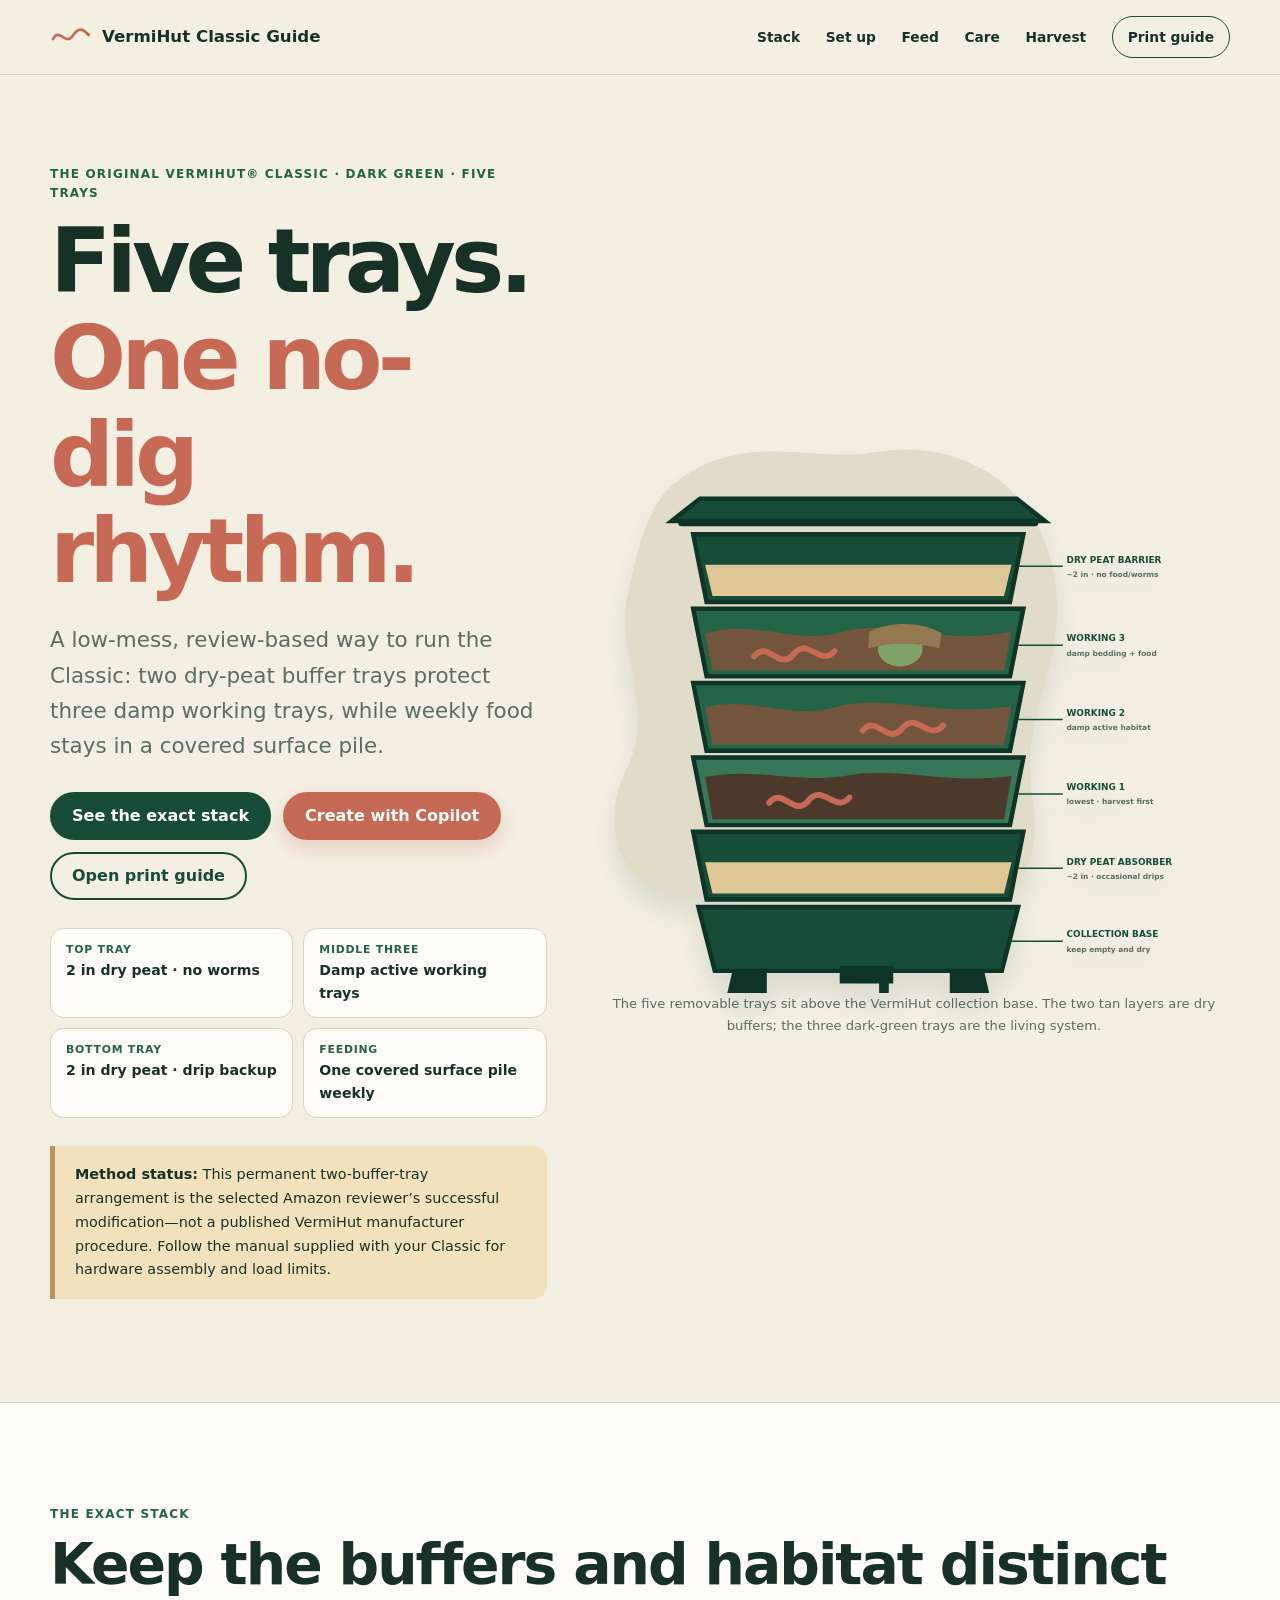
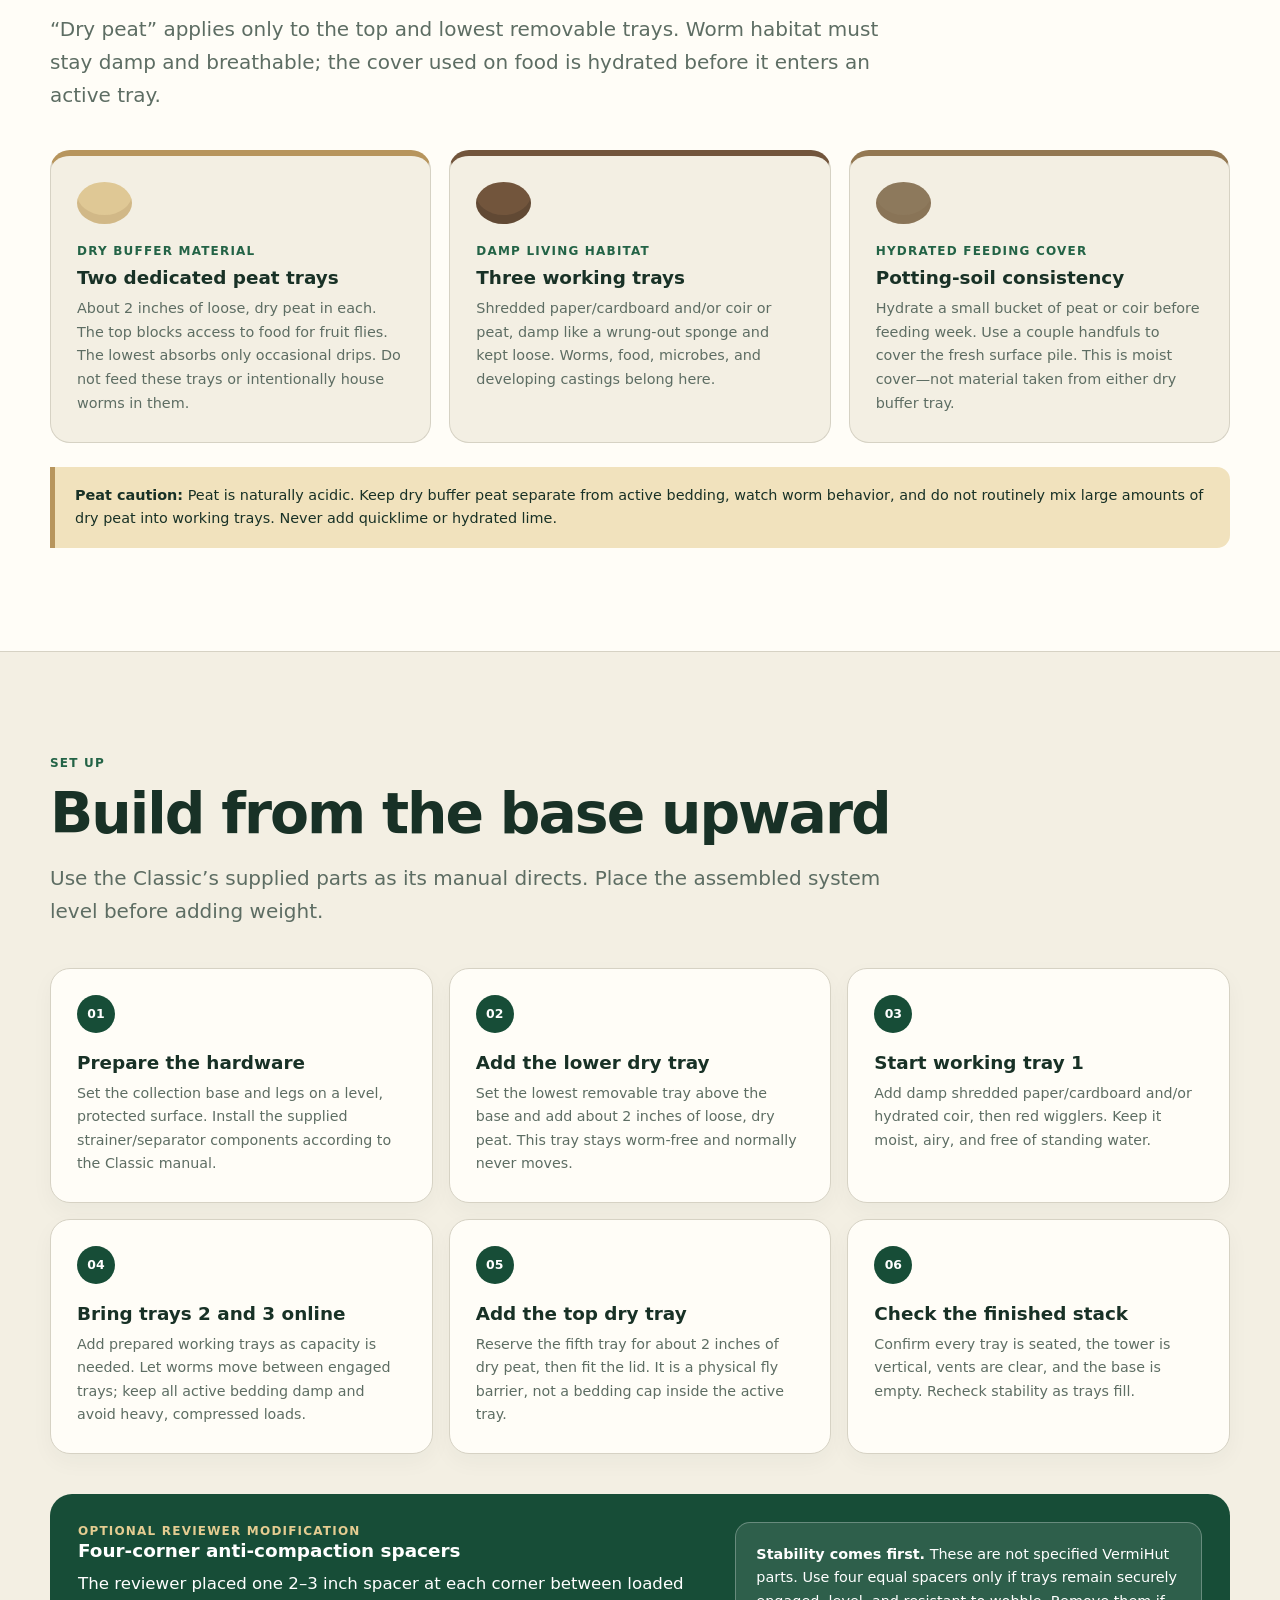
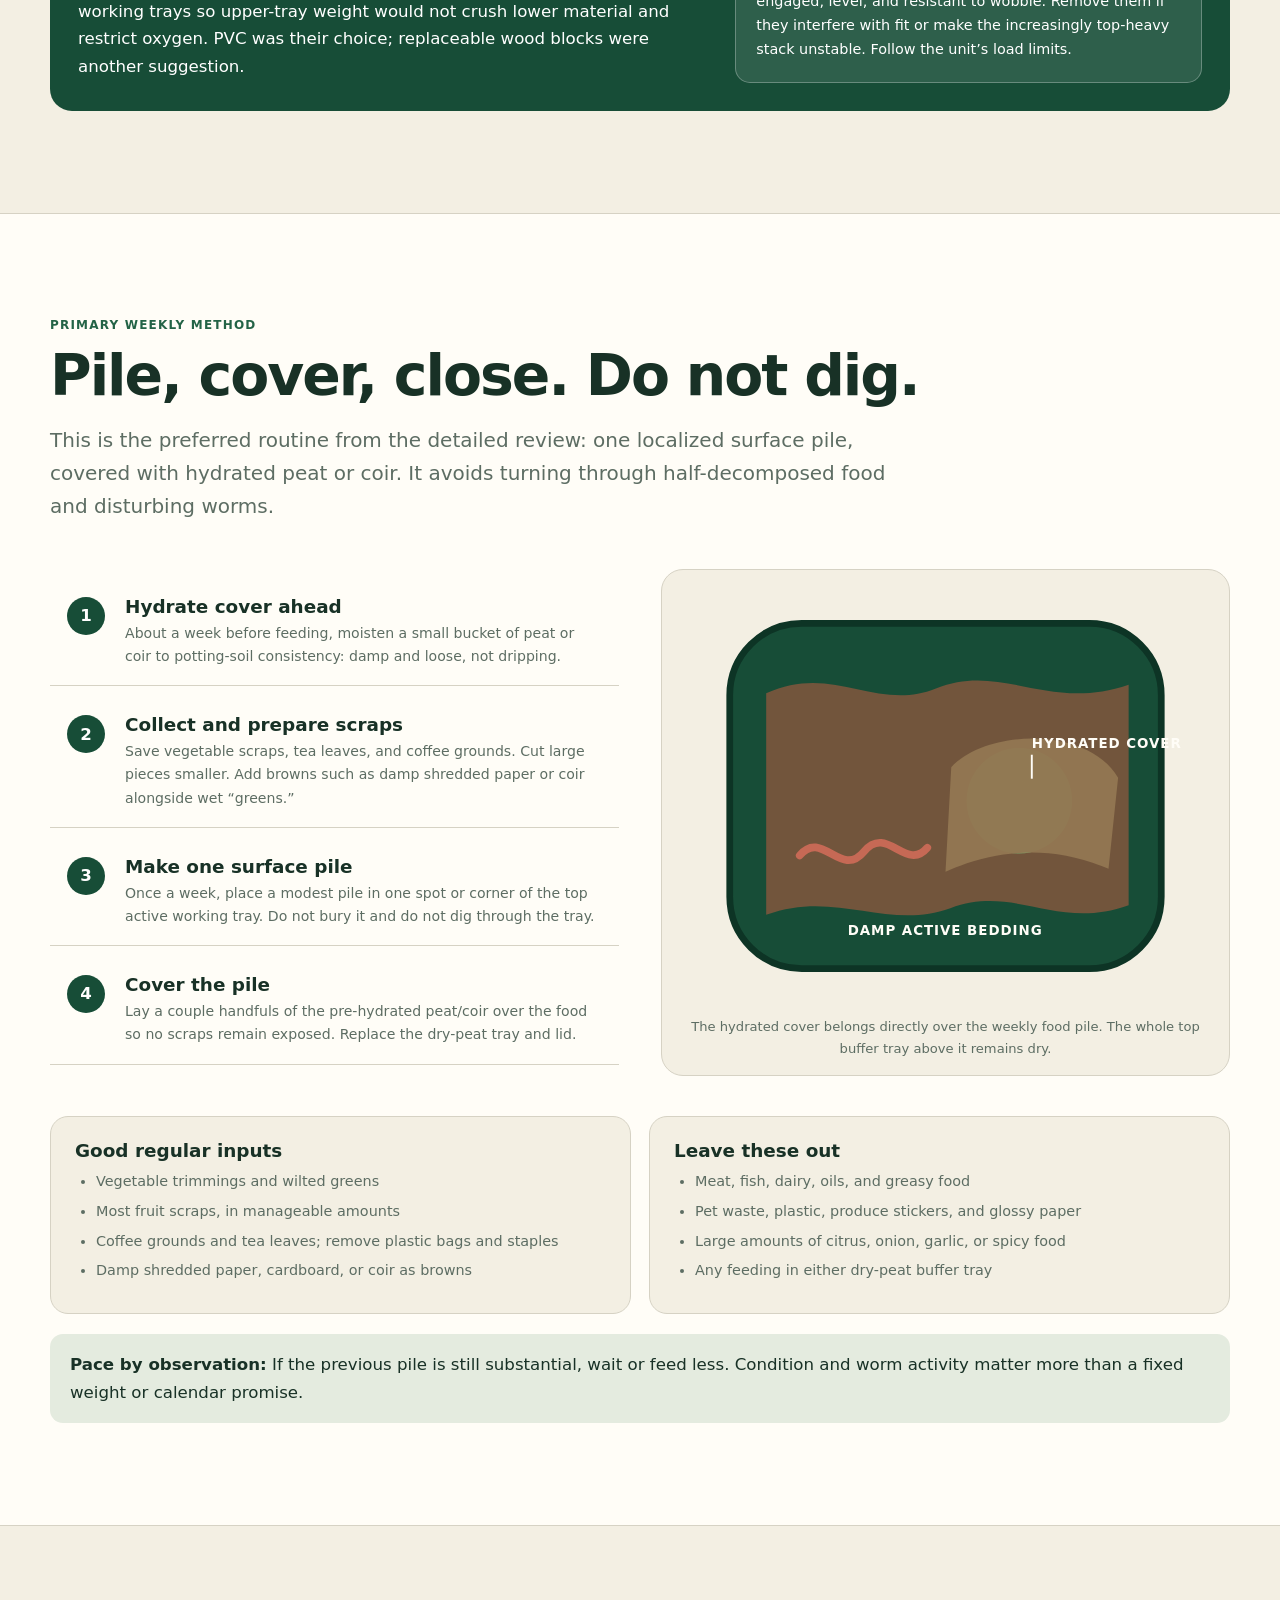
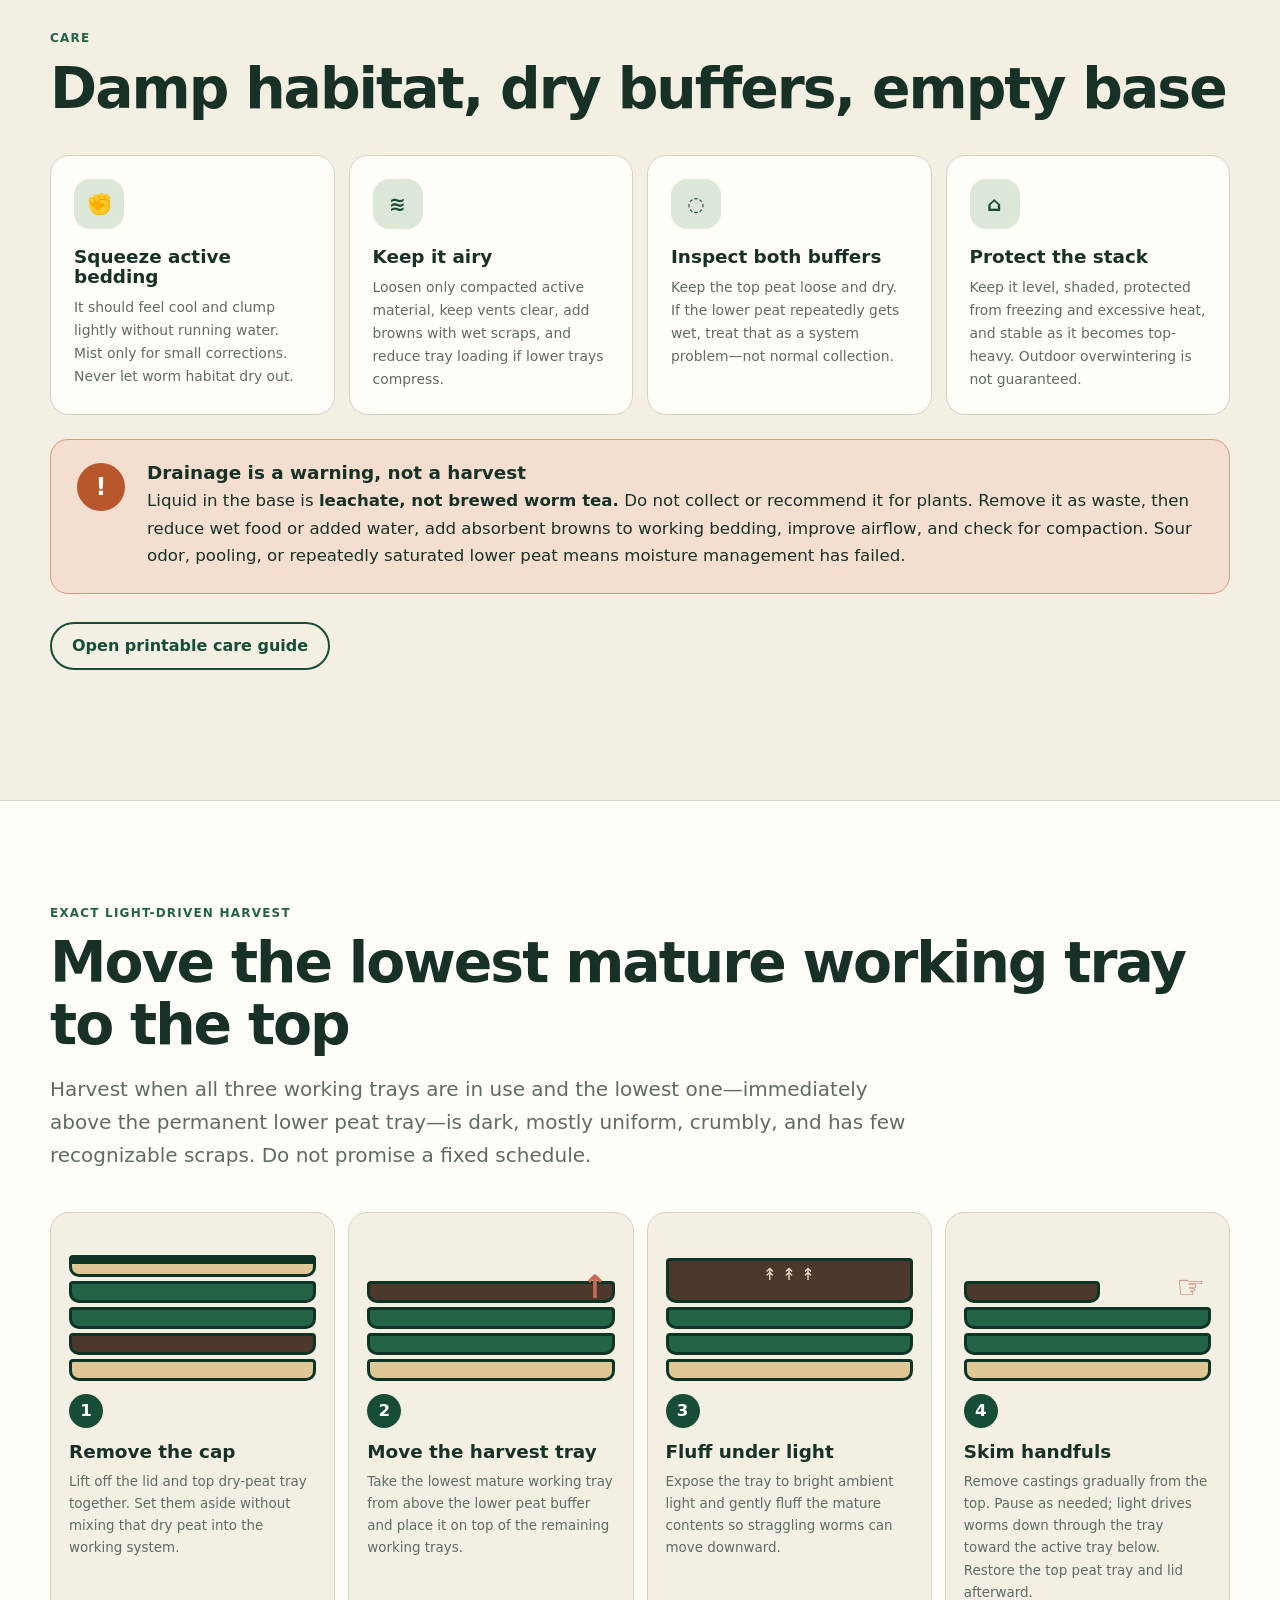
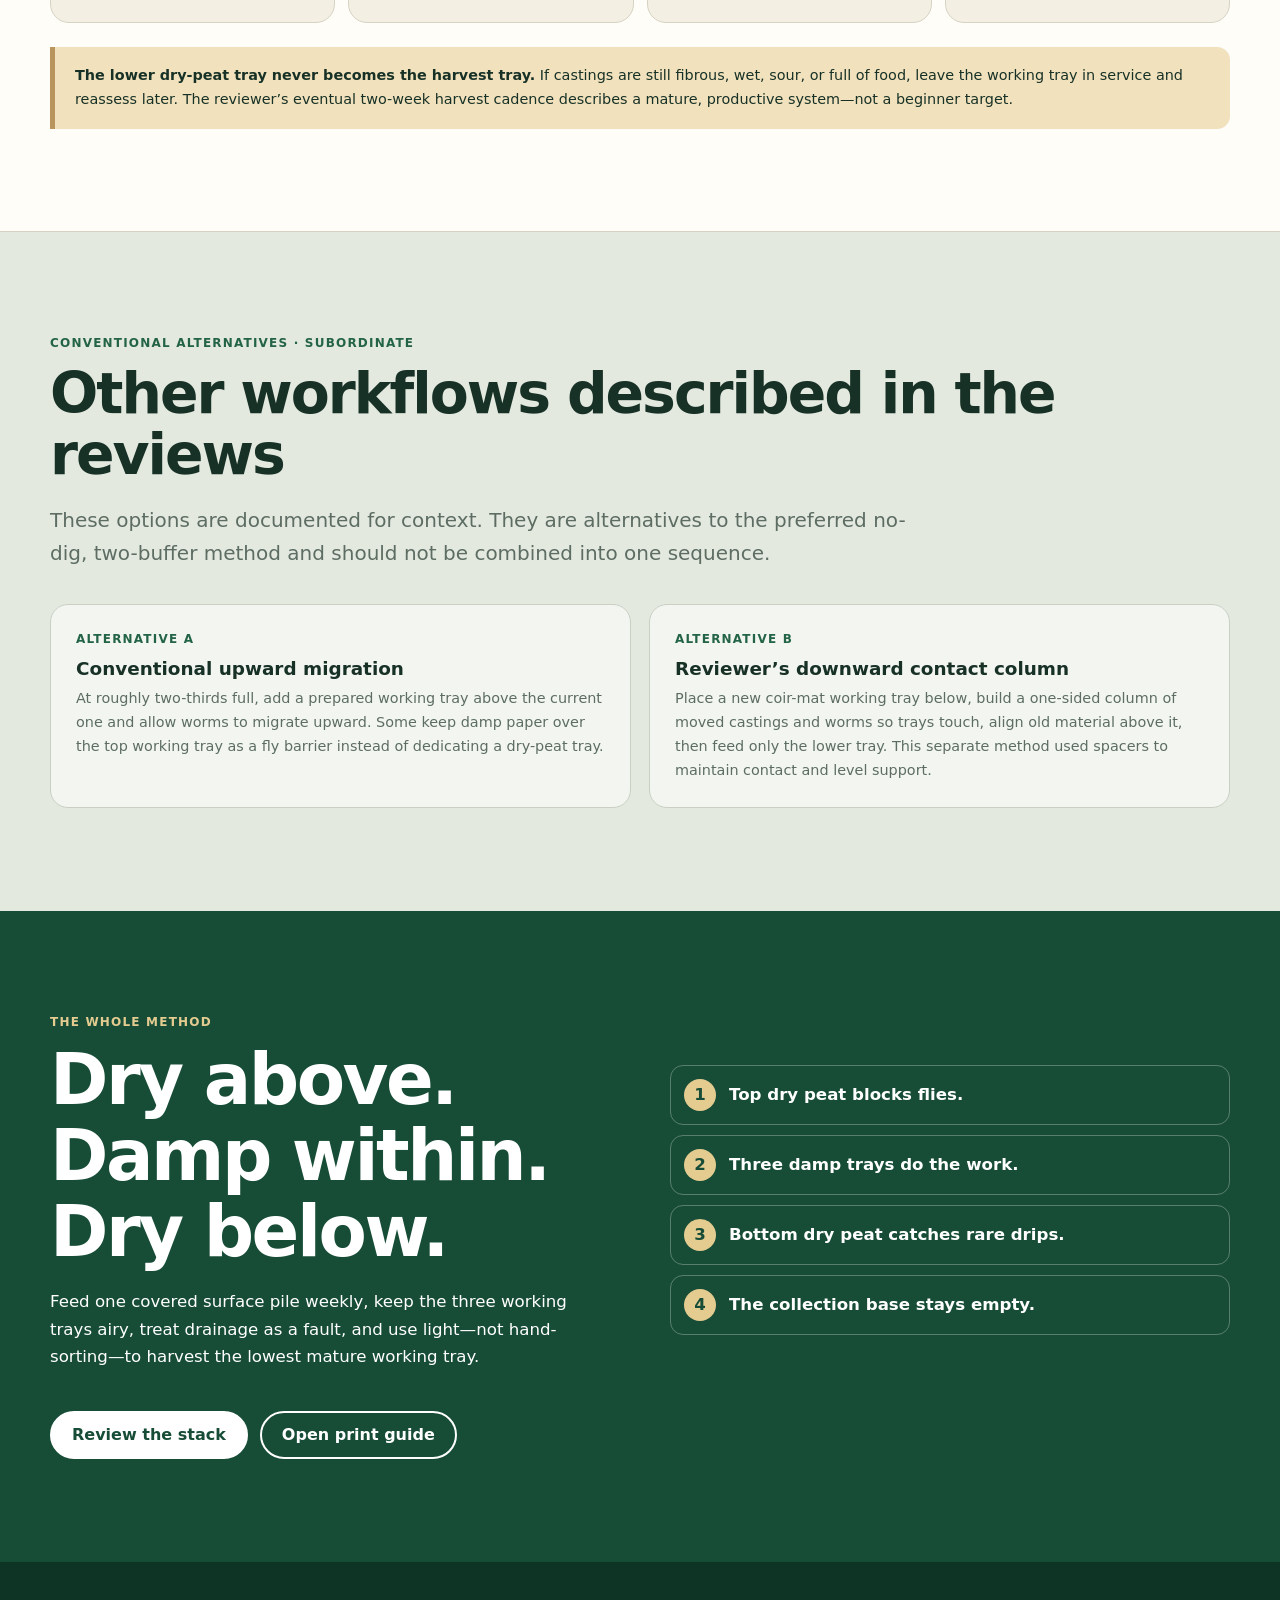
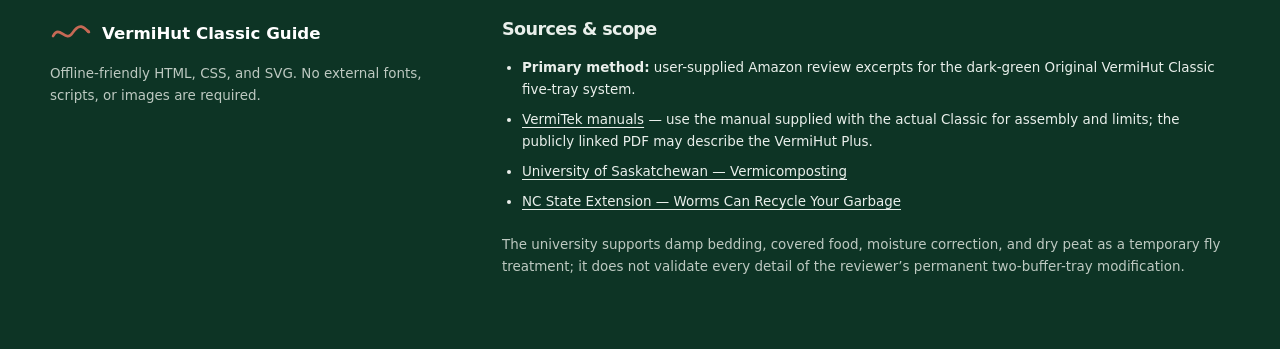
==== commit 3d53273b: "Add files via upload" ====
--- a/index.html
+++ b/index.html
@@ -37,6 +37,7 @@
           <p class="deck">A low-mess, review-based way to run the Classic: two dry-peat buffer trays protect three damp working trays, while weekly food stays in a covered surface pile.</p>
           <div class="button-row">
             <a class="button primary" href="#stack">See the exact stack</a>
+            <button class="button copilot-button" type="button" data-copilot-trigger hidden>Create with Copilot</button>
             <a class="button secondary" href="print-guide.html">Open print guide</a>
           </div>
           <ul class="quick-facts" aria-label="Method summary">
@@ -236,5 +237,38 @@
       </div>
     </div>
   </footer>
+
+  <dialog class="copilot-dialog" data-copilot-dialog aria-labelledby="copilot-dialog-title" aria-describedby="copilot-dialog-description">
+    <div class="dialog-heading">
+      <div>
+        <p class="eyebrow">Copied for you</p>
+        <h2 id="copilot-dialog-title">Create a researched product guide with Copilot</h2>
+      </div>
+      <form method="dialog">
+        <button class="dialog-close" type="submit" aria-label="Close prompt">×</button>
+      </form>
+    </div>
+    <p id="copilot-dialog-description">Replace <strong>[YOUR PRODUCT]</strong> and any bracketed details, then paste this prompt into GitHub Copilot. It is copied automatically when the dialog opens.</p>
+    <textarea class="copilot-prompt" data-copilot-prompt readonly rows="18">Create a polished, beginner-friendly educational website for [YOUR PRODUCT], using this VermiHut Classic guide as the structural and editorial reference. Read and follow SKILL.md as the execution contract.
+
+First identify the exact product, model, edition, region, audience, desired outcome, and any supplied source material. Research before writing. Prefer current exact-product manufacturer documentation, then government, university, standards-body, or peer-reviewed sources. Use retailer reviews, forums, and community material only for clearly labeled experience or preference. Record concise cited notes, URLs, access dates, supported claims, limitations, conflicts, and model/region scope in research-notes.md. Never silently apply guidance from a related product to the selected one.
+
+Build a complete static website that opens directly from index.html with no build step or external dependency. Preserve any supplied facts and clearly distinguish official instructions, general guidance, selected methods, inference, and anecdote. Include:
+- a precise product scope, audience, and practical outcome;
+- one memorable system or operating model with original accessible HTML/CSS/SVG visuals;
+- setup, materials or components, step-by-step operation, recurring care, alternatives, troubleshooting, safety cautions, and next steps as appropriate;
+- observable checks instead of unsupported fixed promises;
+- citations and visible scope notes beside guidance they qualify;
+- semantic HTML, keyboard-visible focus, useful SVG titles/descriptions, responsive layouts, and offline-friendly assets;
+- a separately authored print-guide.html and print-guide.css that condense verified content into a readable 1-3 page Letter/A4 guide without clipped cards, split diagrams, blank overflow pages, or unnecessary decoration.
+
+Update README.md with the finished site's purpose, usage, file map, Copilot launcher and clipboard fallback, mobile support, and QA steps. Keep SKILL.md reusable for future product-specific educational sites. Do not modify source.md unless explicitly instructed.
+
+Before finishing, validate JavaScript syntax, unique IDs, anchors, relative links, required files, file:// opening, keyboard and dialog behavior, clipboard success and manual-selection fallback, 320px reflow, zoom/touch usability, reduced motion, and Letter/A4 print output. Confirm website, research notes, and print guide agree on facts, terms, cautions, dates, and product scope.</textarea>
+    <div class="dialog-actions">
+      <button class="button primary" type="button" data-copy-prompt>Copy prompt again</button>
+      <span class="copy-status" data-copy-status role="status" aria-live="polite"></span>
+    </div>
+  </dialog>
 </body>
 </html>
--- a/styles.css
+++ b/styles.css
@@ -12,7 +12,7 @@
 body{margin:0;background:var(--paper);color:var(--ink);font-family:var(--body);font-size:clamp(1rem,1.3vw,1.1rem);line-height:1.65}
 svg{display:block;max-width:100%;height:auto}
 a{color:inherit;text-underline-offset:.2em}
-a:focus-visible,summary:focus-visible{outline:3px solid var(--worm);outline-offset:3px}
+a:focus-visible,button:focus-visible,summary:focus-visible,textarea:focus-visible{outline:3px solid var(--worm);outline-offset:3px}
 .skip-link{position:fixed;z-index:100;top:8px;left:8px;padding:10px 16px;background:var(--ink);color:#fff;transform:translateY(-150%);border-radius:8px}.skip-link:focus{transform:none}
 .wrap{width:min(1180px,calc(100% - 40px));margin-inline:auto}
 .section{padding:clamp(68px,8vw,118px) 0;scroll-margin-top:82px}.surface{background:var(--surface);border-block:1px solid var(--line)}
@@ -24,7 +24,7 @@
 .nav{min-height:74px;display:flex;align-items:center;justify-content:space-between;gap:20px}.brand{display:flex;align-items:center;gap:10px;font-family:var(--display);font-weight:900;text-decoration:none;white-space:nowrap}.brand svg{width:42px;fill:none;stroke:var(--worm);stroke-width:3.5;stroke-linecap:round}.brand circle{fill:var(--worm);stroke:none}
 .nav-links{display:flex;align-items:center;gap:clamp(12px,2vw,26px);font-size:.86rem;font-weight:800}.nav-links a{text-decoration:none}.nav-links a:hover{text-decoration:underline}.nav-cta{padding:9px 15px;border:1px solid var(--green);border-radius:999px}.mobile-menu{display:none}
 .hero{padding-top:clamp(52px,7vw,92px)}.hero-grid{display:grid;grid-template-columns:minmax(0,.88fr) minmax(470px,1.12fr);gap:clamp(32px,4vw,64px);align-items:center}
-.button-row{display:flex;flex-wrap:wrap;gap:12px;margin:28px 0}.button{display:inline-flex;min-height:48px;align-items:center;justify-content:center;padding:11px 20px;border:2px solid var(--green);border-radius:999px;font-weight:900;text-decoration:none}.button:hover{transform:translateY(-1px)}.primary{background:var(--green);color:#fff}.secondary{color:var(--green)}
+.button-row{display:flex;flex-wrap:wrap;gap:12px;margin:28px 0}.button{display:inline-flex;min-height:48px;align-items:center;justify-content:center;padding:11px 20px;border:2px solid var(--green);border-radius:999px;font:900 1rem/1.35 var(--body);text-decoration:none;cursor:pointer;touch-action:manipulation}.button:hover{transform:translateY(-1px)}.primary{background:var(--green);color:#fff}.secondary{color:var(--green);background:transparent}.copilot-button{border-color:var(--worm);background:var(--worm);color:#fff;box-shadow:0 8px 20px rgba(198,105,85,.24)}
 .quick-facts{display:grid;grid-template-columns:repeat(2,1fr);gap:10px;padding:0;margin:28px 0;list-style:none}.quick-facts li{padding:12px 15px;background:var(--surface);border:1px solid var(--line);border-radius:14px}.quick-facts b,.quick-facts span{display:block}.quick-facts b{font-size:.68rem;letter-spacing:.07em;text-transform:uppercase;color:var(--green-2)}.quick-facts span{font-size:.88rem;font-weight:750}
 .method-note,.caution,.harvest-note{padding:17px 20px;border-left:5px solid var(--peat);background:#f1e2bd;border-radius:0 13px 13px 0;font-size:.9rem}
 .stack-figure{margin:0}.stack-figure figcaption,.feed-figure figcaption{text-align:center;color:var(--muted);font-size:.82rem}.hero-stack svg{filter:drop-shadow(0 17px 13px rgba(22,56,39,.11))}
@@ -42,6 +42,13 @@
 .alternatives{background:#e4e9df}.alternative-grid{display:grid;grid-template-columns:1fr 1fr;gap:18px;margin-top:34px}.alternative-grid article{padding:25px;background:rgba(255,255,255,.55);border:1px solid #c9d0c3;border-radius:18px}.alternative-grid p:last-child{margin:0;color:var(--muted);font-size:.9rem}
 .closing{background:var(--green);color:#fff}.closing-grid{display:grid;grid-template-columns:1fr 1fr;gap:24px 60px;align-items:center}.closing .eyebrow{color:#e4cc91}.closing h2{font-size:clamp(2.6rem,5.5vw,4.8rem)}.closing p{max-width:57ch}.closing ol{display:grid;gap:10px;padding:0;list-style:none}.closing li{display:flex;align-items:center;gap:13px;padding:13px;border:1px solid rgba(255,255,255,.28);border-radius:13px;font-weight:800}.closing li span{display:grid;width:32px;height:32px;place-items:center;border-radius:50%;background:#e4cc91;color:var(--green)}.closing .button-row{grid-column:1/-1;margin:0}.light{background:#fff;color:var(--green);border-color:#fff}.outline-light{color:#fff;border-color:#fff}
 footer{padding:58px 0;background:var(--green-dark);color:#e9efeb}.footer-grid{display:grid;grid-template-columns:.7fr 1.3fr;gap:60px}.footer-brand{color:#fff;margin-bottom:16px}.footer-grid p{color:#bdc9c1;font-size:.84rem}.footer-grid h2{font-size:1.1rem}.source-list{padding-left:20px;font-size:.84rem}.source-list li{margin-bottom:8px}.source-note{margin-top:20px}
+.copilot-dialog{width:min(48rem,calc(100% - 2rem));max-height:min(90vh,54rem);max-height:min(90dvh,54rem);overflow:auto;overscroll-behavior:contain;padding:clamp(1.2rem,4vw,2rem);border:1px solid var(--line);border-radius:20px;color:var(--ink);background:var(--surface);box-shadow:var(--shadow)}
+.copilot-dialog::backdrop{background:rgba(13,52,37,.76);backdrop-filter:blur(3px)}
+.dialog-heading{display:flex;align-items:flex-start;justify-content:space-between;gap:16px}.dialog-heading h2{font-size:clamp(1.75rem,4vw,2.6rem);margin-bottom:16px}.dialog-heading form{flex:0 0 auto}
+.dialog-close{display:grid;width:48px;height:48px;place-items:center;padding:0;border:1px solid var(--line);border-radius:50%;color:var(--ink);background:var(--paper);font:900 1.65rem/1 var(--body);cursor:pointer;touch-action:manipulation}
+.copilot-prompt{display:block;width:100%;min-height:21rem;resize:vertical;padding:16px;border:1px solid var(--line);border-radius:13px;color:var(--ink);background:var(--paper);font:.88rem/1.5 ui-monospace,Consolas,monospace}
+.dialog-actions{position:sticky;bottom:0;display:flex;flex-wrap:wrap;align-items:center;gap:12px;margin:16px -4px -4px;padding:12px 4px 4px;background:var(--surface)}
+.copy-status{color:var(--muted);font-weight:800}
 @media(max-width:1050px){
   .hero-grid{grid-template-columns:1fr 1fr}.nav-links{gap:11px}.nav-cta{display:none}.care-grid{grid-template-columns:repeat(2,1fr)}.harvest-steps{grid-template-columns:repeat(2,1fr)}
 }
@@ -51,6 +58,8 @@
 }
 @media(max-width:520px){
   .wrap{width:min(100% - 30px,1180px)}.brand span{font-size:.86rem}.brand svg{width:35px}.button-row{display:grid}.button{width:100%}.quick-facts,.material-grid,.steps,.food-columns,.care-grid,.harvest-steps,.alternative-grid{grid-template-columns:1fr}.hero-stack svg{margin-left:-8%;max-width:116%}.labels text{font-size:11px}.leachate-alert{grid-template-columns:1fr}.leachate-alert>span{width:42px;height:42px}
+  .copilot-dialog{width:calc(100% - 10px);max-height:calc(100dvh - 10px);padding:14px;border-radius:12px}.dialog-heading{gap:8px}.dialog-heading h2{font-size:1.45rem}.dialog-close{width:44px;height:44px}.copilot-prompt{min-height:44dvh;padding:12px;font-size:.78rem}.dialog-actions,.dialog-actions .button{width:100%}.copy-status{width:100%;text-align:center}
 }
 @media(prefers-reduced-motion:reduce){html{scroll-behavior:auto}.button:hover{transform:none}}
 @media(prefers-contrast:more){:root{--line:#716f65}.material-card,.steps li,.care-grid article,.harvest-steps>li{border-width:2px}}
+@media print{.copilot-button,.copilot-dialog{display:none}}
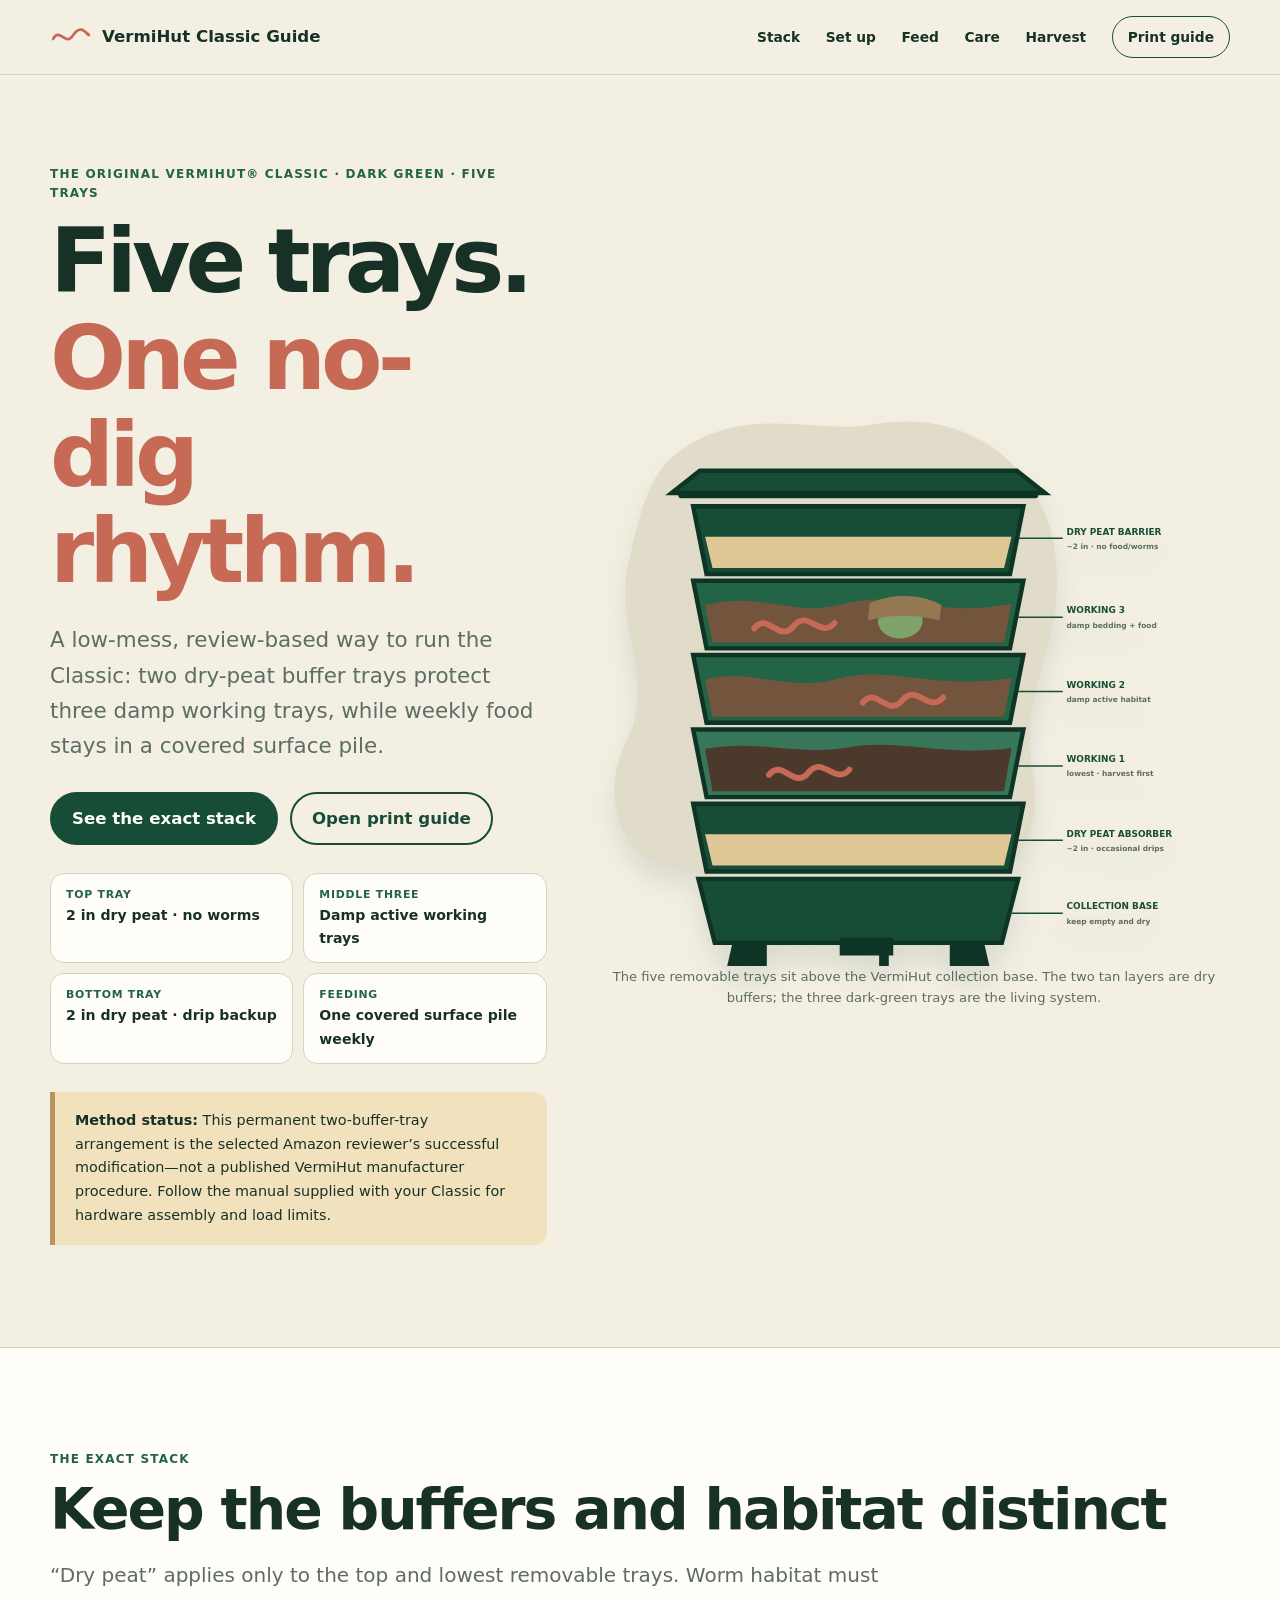
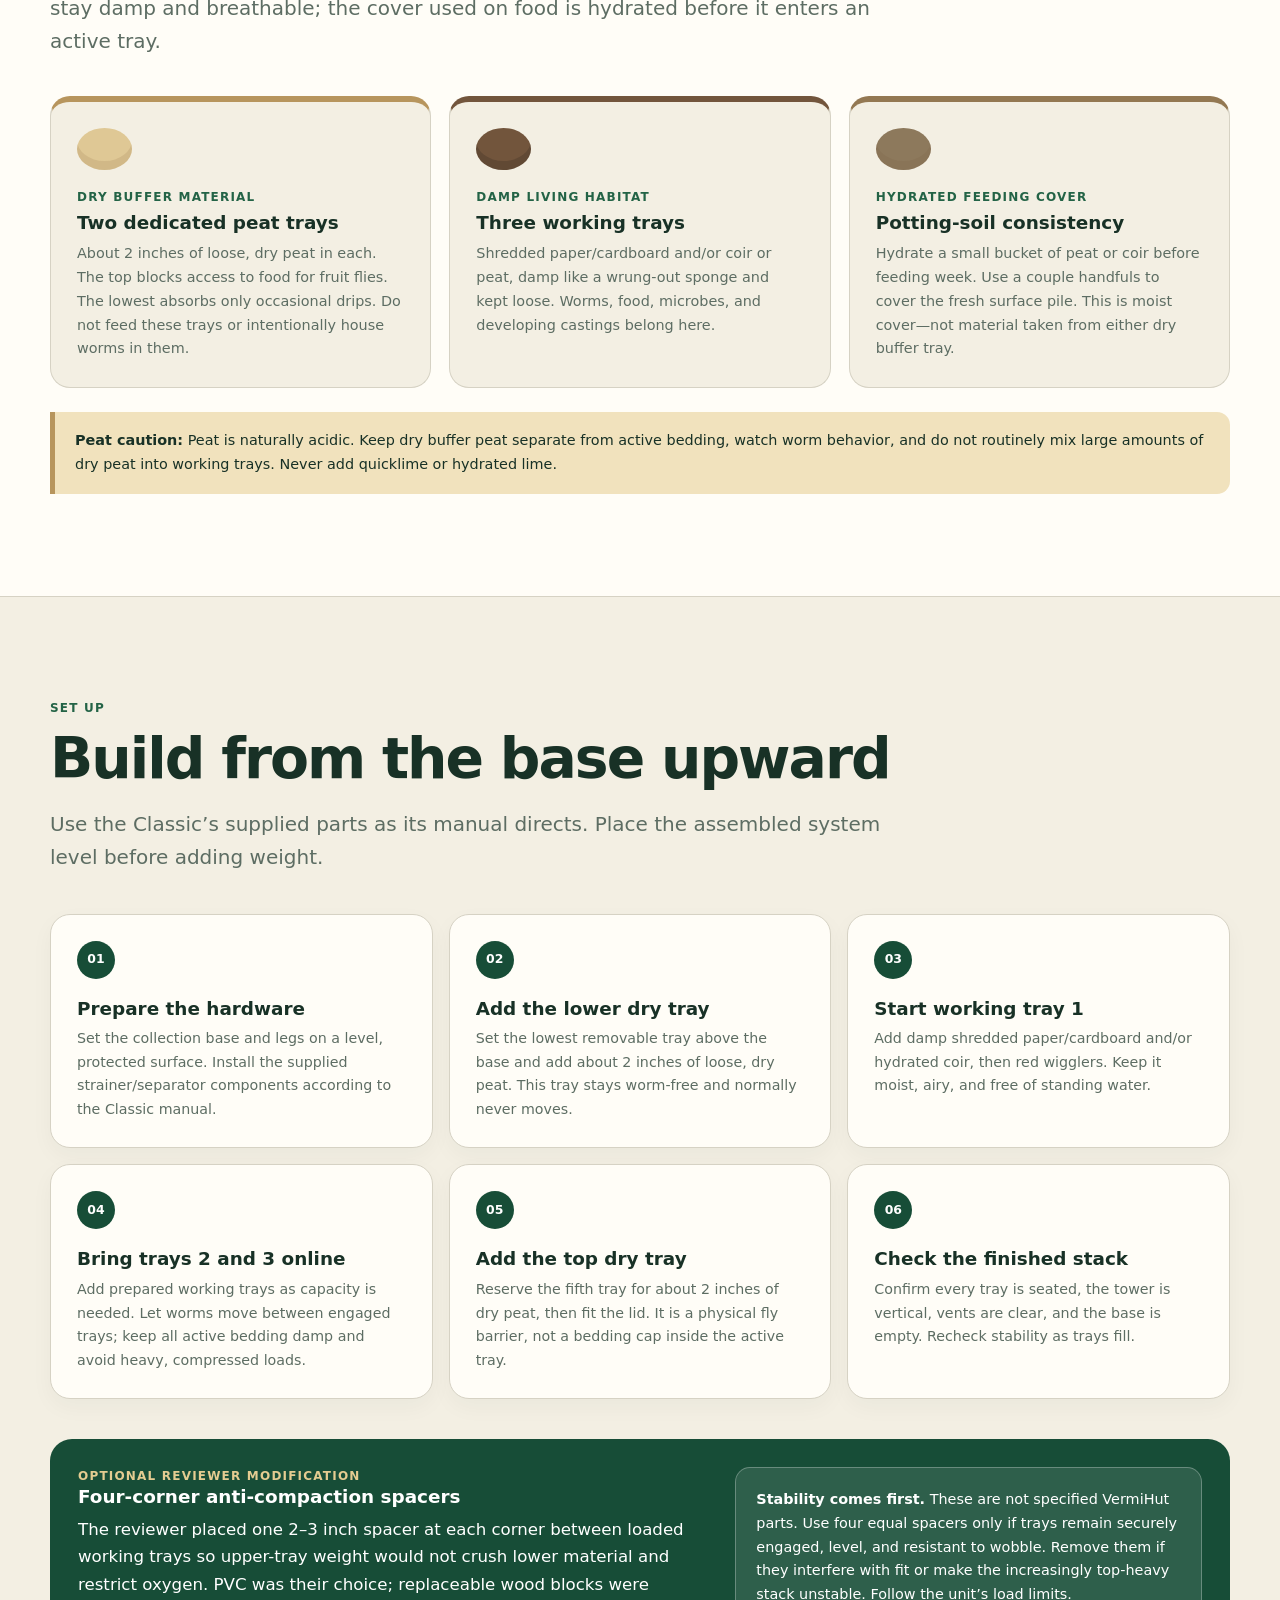
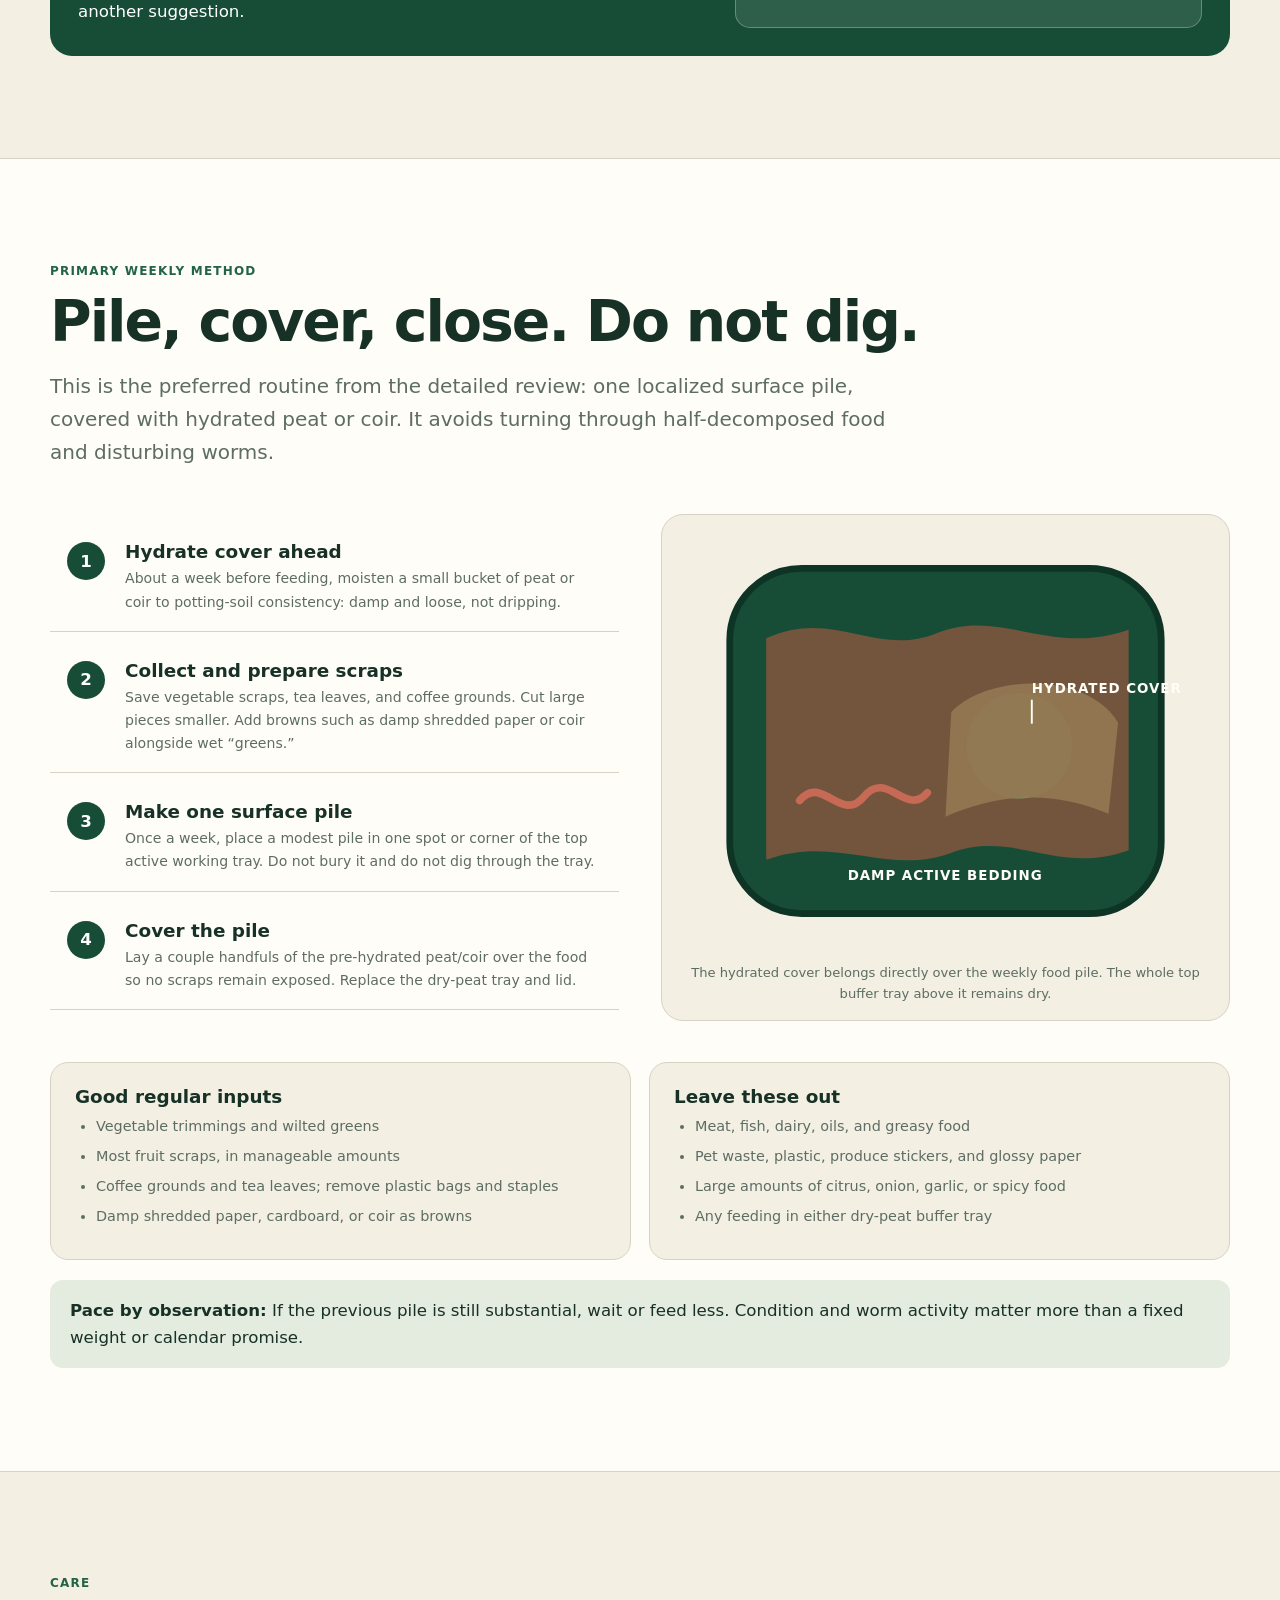
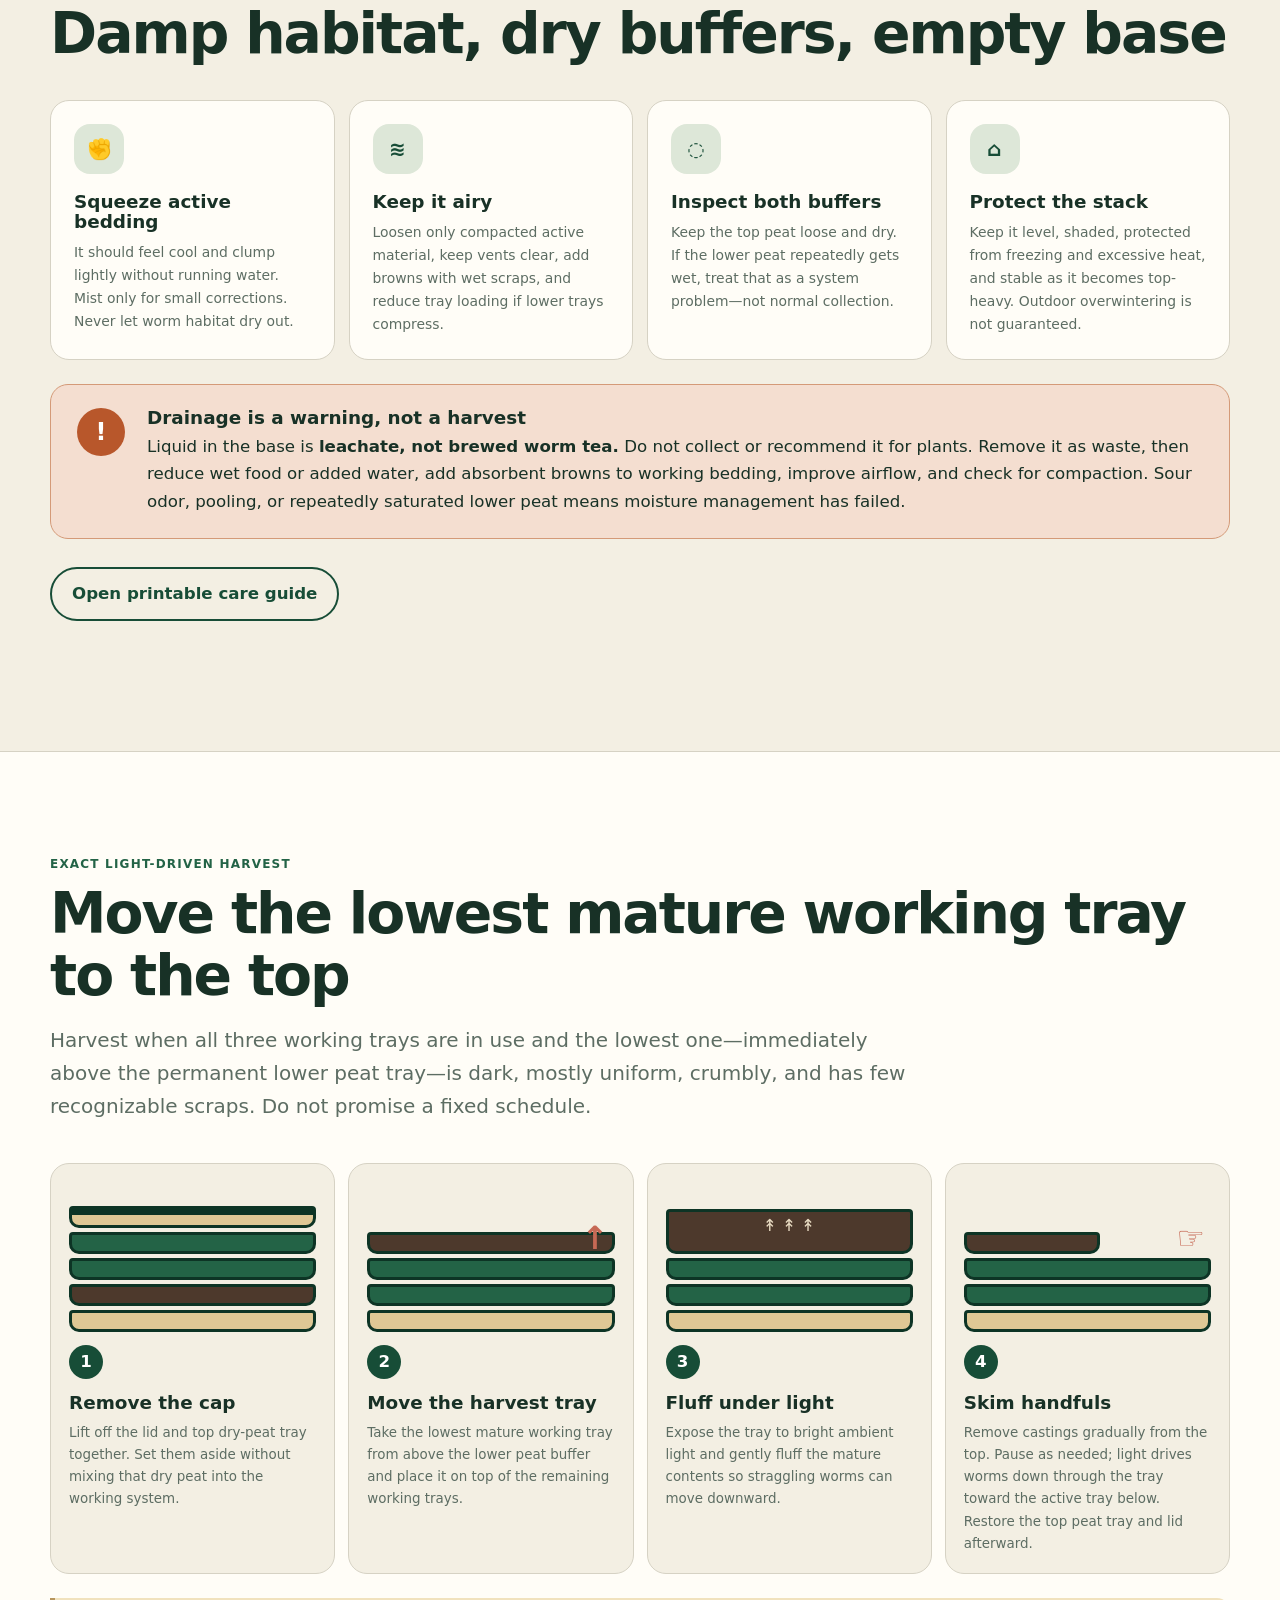
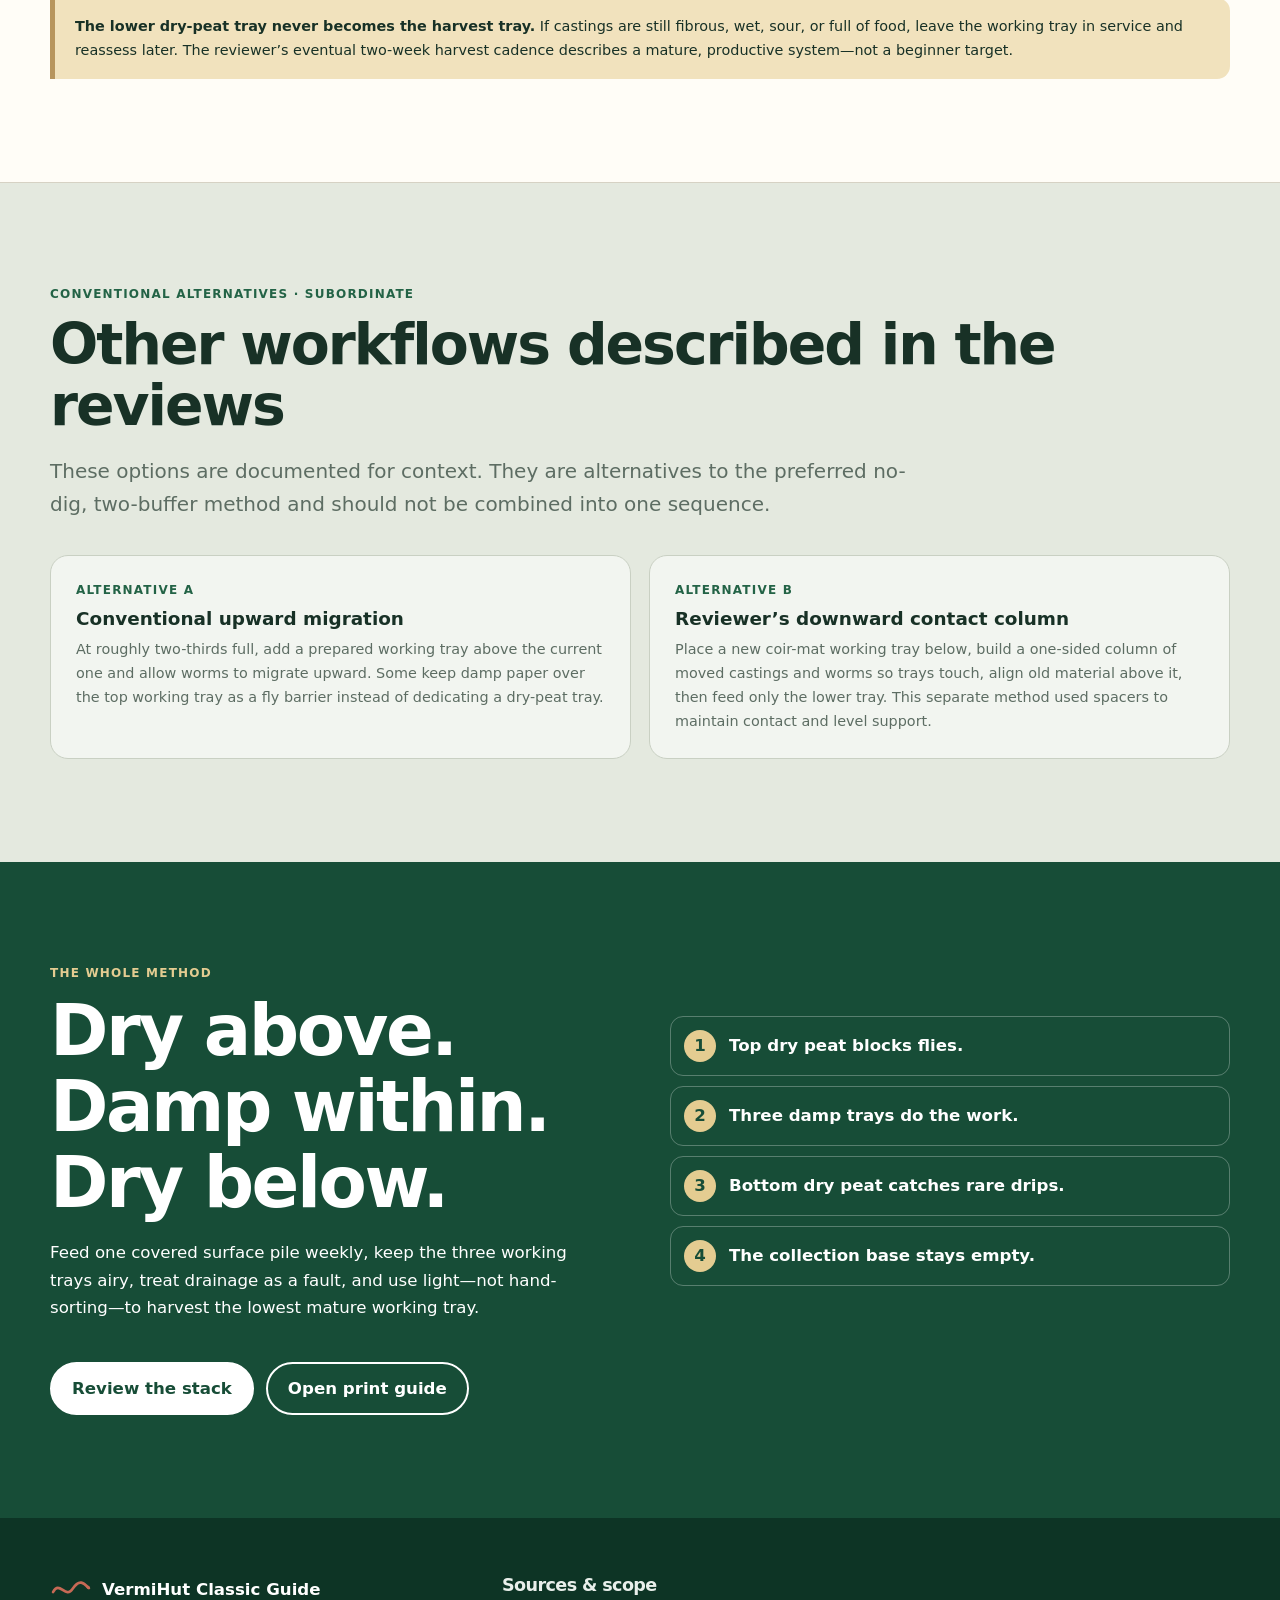
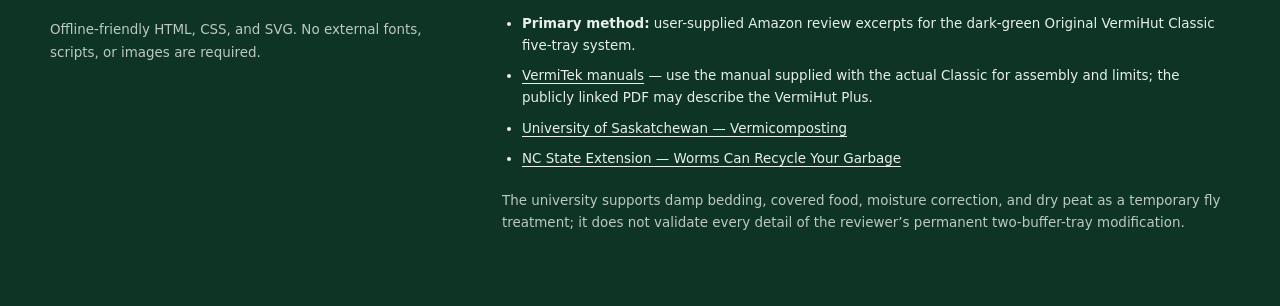
==== commit 85c8acd5: "Add files via upload" ====
--- a/index.html
+++ b/index.html
@@ -37,7 +37,6 @@
           <p class="deck">A low-mess, review-based way to run the Classic: two dry-peat buffer trays protect three damp working trays, while weekly food stays in a covered surface pile.</p>
           <div class="button-row">
             <a class="button primary" href="#stack">See the exact stack</a>
-            <button class="button copilot-button" type="button" data-copilot-trigger hidden>Create with Copilot</button>
             <a class="button secondary" href="print-guide.html">Open print guide</a>
           </div>
           <ul class="quick-facts" aria-label="Method summary">
@@ -237,38 +236,5 @@
       </div>
     </div>
   </footer>
-
-  <dialog class="copilot-dialog" data-copilot-dialog aria-labelledby="copilot-dialog-title" aria-describedby="copilot-dialog-description">
-    <div class="dialog-heading">
-      <div>
-        <p class="eyebrow">Copied for you</p>
-        <h2 id="copilot-dialog-title">Create a researched product guide with Copilot</h2>
-      </div>
-      <form method="dialog">
-        <button class="dialog-close" type="submit" aria-label="Close prompt">×</button>
-      </form>
-    </div>
-    <p id="copilot-dialog-description">Replace <strong>[YOUR PRODUCT]</strong> and any bracketed details, then paste this prompt into GitHub Copilot. It is copied automatically when the dialog opens.</p>
-    <textarea class="copilot-prompt" data-copilot-prompt readonly rows="18">Create a polished, beginner-friendly educational website for [YOUR PRODUCT], using this VermiHut Classic guide as the structural and editorial reference. Read and follow SKILL.md as the execution contract.
-
-First identify the exact product, model, edition, region, audience, desired outcome, and any supplied source material. Research before writing. Prefer current exact-product manufacturer documentation, then government, university, standards-body, or peer-reviewed sources. Use retailer reviews, forums, and community material only for clearly labeled experience or preference. Record concise cited notes, URLs, access dates, supported claims, limitations, conflicts, and model/region scope in research-notes.md. Never silently apply guidance from a related product to the selected one.
-
-Build a complete static website that opens directly from index.html with no build step or external dependency. Preserve any supplied facts and clearly distinguish official instructions, general guidance, selected methods, inference, and anecdote. Include:
-- a precise product scope, audience, and practical outcome;
-- one memorable system or operating model with original accessible HTML/CSS/SVG visuals;
-- setup, materials or components, step-by-step operation, recurring care, alternatives, troubleshooting, safety cautions, and next steps as appropriate;
-- observable checks instead of unsupported fixed promises;
-- citations and visible scope notes beside guidance they qualify;
-- semantic HTML, keyboard-visible focus, useful SVG titles/descriptions, responsive layouts, and offline-friendly assets;
-- a separately authored print-guide.html and print-guide.css that condense verified content into a readable 1-3 page Letter/A4 guide without clipped cards, split diagrams, blank overflow pages, or unnecessary decoration.
-
-Update README.md with the finished site's purpose, usage, file map, Copilot launcher and clipboard fallback, mobile support, and QA steps. Keep SKILL.md reusable for future product-specific educational sites. Do not modify source.md unless explicitly instructed.
-
-Before finishing, validate JavaScript syntax, unique IDs, anchors, relative links, required files, file:// opening, keyboard and dialog behavior, clipboard success and manual-selection fallback, 320px reflow, zoom/touch usability, reduced motion, and Letter/A4 print output. Confirm website, research notes, and print guide agree on facts, terms, cautions, dates, and product scope.</textarea>
-    <div class="dialog-actions">
-      <button class="button primary" type="button" data-copy-prompt>Copy prompt again</button>
-      <span class="copy-status" data-copy-status role="status" aria-live="polite"></span>
-    </div>
-  </dialog>
 </body>
 </html>
--- a/styles.css
+++ b/styles.css
@@ -12,7 +12,7 @@
 body{margin:0;background:var(--paper);color:var(--ink);font-family:var(--body);font-size:clamp(1rem,1.3vw,1.1rem);line-height:1.65}
 svg{display:block;max-width:100%;height:auto}
 a{color:inherit;text-underline-offset:.2em}
-a:focus-visible,button:focus-visible,summary:focus-visible,textarea:focus-visible{outline:3px solid var(--worm);outline-offset:3px}
+a:focus-visible,summary:focus-visible{outline:3px solid var(--worm);outline-offset:3px}
 .skip-link{position:fixed;z-index:100;top:8px;left:8px;padding:10px 16px;background:var(--ink);color:#fff;transform:translateY(-150%);border-radius:8px}.skip-link:focus{transform:none}
 .wrap{width:min(1180px,calc(100% - 40px));margin-inline:auto}
 .section{padding:clamp(68px,8vw,118px) 0;scroll-margin-top:82px}.surface{background:var(--surface);border-block:1px solid var(--line)}
@@ -24,7 +24,7 @@
 .nav{min-height:74px;display:flex;align-items:center;justify-content:space-between;gap:20px}.brand{display:flex;align-items:center;gap:10px;font-family:var(--display);font-weight:900;text-decoration:none;white-space:nowrap}.brand svg{width:42px;fill:none;stroke:var(--worm);stroke-width:3.5;stroke-linecap:round}.brand circle{fill:var(--worm);stroke:none}
 .nav-links{display:flex;align-items:center;gap:clamp(12px,2vw,26px);font-size:.86rem;font-weight:800}.nav-links a{text-decoration:none}.nav-links a:hover{text-decoration:underline}.nav-cta{padding:9px 15px;border:1px solid var(--green);border-radius:999px}.mobile-menu{display:none}
 .hero{padding-top:clamp(52px,7vw,92px)}.hero-grid{display:grid;grid-template-columns:minmax(0,.88fr) minmax(470px,1.12fr);gap:clamp(32px,4vw,64px);align-items:center}
-.button-row{display:flex;flex-wrap:wrap;gap:12px;margin:28px 0}.button{display:inline-flex;min-height:48px;align-items:center;justify-content:center;padding:11px 20px;border:2px solid var(--green);border-radius:999px;font:900 1rem/1.35 var(--body);text-decoration:none;cursor:pointer;touch-action:manipulation}.button:hover{transform:translateY(-1px)}.primary{background:var(--green);color:#fff}.secondary{color:var(--green);background:transparent}.copilot-button{border-color:var(--worm);background:var(--worm);color:#fff;box-shadow:0 8px 20px rgba(198,105,85,.24)}
+.button-row{display:flex;flex-wrap:wrap;gap:12px;margin:28px 0}.button{display:inline-flex;min-height:48px;align-items:center;justify-content:center;padding:11px 20px;border:2px solid var(--green);border-radius:999px;font-weight:900;text-decoration:none}.button:hover{transform:translateY(-1px)}.primary{background:var(--green);color:#fff}.secondary{color:var(--green)}
 .quick-facts{display:grid;grid-template-columns:repeat(2,1fr);gap:10px;padding:0;margin:28px 0;list-style:none}.quick-facts li{padding:12px 15px;background:var(--surface);border:1px solid var(--line);border-radius:14px}.quick-facts b,.quick-facts span{display:block}.quick-facts b{font-size:.68rem;letter-spacing:.07em;text-transform:uppercase;color:var(--green-2)}.quick-facts span{font-size:.88rem;font-weight:750}
 .method-note,.caution,.harvest-note{padding:17px 20px;border-left:5px solid var(--peat);background:#f1e2bd;border-radius:0 13px 13px 0;font-size:.9rem}
 .stack-figure{margin:0}.stack-figure figcaption,.feed-figure figcaption{text-align:center;color:var(--muted);font-size:.82rem}.hero-stack svg{filter:drop-shadow(0 17px 13px rgba(22,56,39,.11))}
@@ -42,13 +42,6 @@
 .alternatives{background:#e4e9df}.alternative-grid{display:grid;grid-template-columns:1fr 1fr;gap:18px;margin-top:34px}.alternative-grid article{padding:25px;background:rgba(255,255,255,.55);border:1px solid #c9d0c3;border-radius:18px}.alternative-grid p:last-child{margin:0;color:var(--muted);font-size:.9rem}
 .closing{background:var(--green);color:#fff}.closing-grid{display:grid;grid-template-columns:1fr 1fr;gap:24px 60px;align-items:center}.closing .eyebrow{color:#e4cc91}.closing h2{font-size:clamp(2.6rem,5.5vw,4.8rem)}.closing p{max-width:57ch}.closing ol{display:grid;gap:10px;padding:0;list-style:none}.closing li{display:flex;align-items:center;gap:13px;padding:13px;border:1px solid rgba(255,255,255,.28);border-radius:13px;font-weight:800}.closing li span{display:grid;width:32px;height:32px;place-items:center;border-radius:50%;background:#e4cc91;color:var(--green)}.closing .button-row{grid-column:1/-1;margin:0}.light{background:#fff;color:var(--green);border-color:#fff}.outline-light{color:#fff;border-color:#fff}
 footer{padding:58px 0;background:var(--green-dark);color:#e9efeb}.footer-grid{display:grid;grid-template-columns:.7fr 1.3fr;gap:60px}.footer-brand{color:#fff;margin-bottom:16px}.footer-grid p{color:#bdc9c1;font-size:.84rem}.footer-grid h2{font-size:1.1rem}.source-list{padding-left:20px;font-size:.84rem}.source-list li{margin-bottom:8px}.source-note{margin-top:20px}
-.copilot-dialog{width:min(48rem,calc(100% - 2rem));max-height:min(90vh,54rem);max-height:min(90dvh,54rem);overflow:auto;overscroll-behavior:contain;padding:clamp(1.2rem,4vw,2rem);border:1px solid var(--line);border-radius:20px;color:var(--ink);background:var(--surface);box-shadow:var(--shadow)}
-.copilot-dialog::backdrop{background:rgba(13,52,37,.76);backdrop-filter:blur(3px)}
-.dialog-heading{display:flex;align-items:flex-start;justify-content:space-between;gap:16px}.dialog-heading h2{font-size:clamp(1.75rem,4vw,2.6rem);margin-bottom:16px}.dialog-heading form{flex:0 0 auto}
-.dialog-close{display:grid;width:48px;height:48px;place-items:center;padding:0;border:1px solid var(--line);border-radius:50%;color:var(--ink);background:var(--paper);font:900 1.65rem/1 var(--body);cursor:pointer;touch-action:manipulation}
-.copilot-prompt{display:block;width:100%;min-height:21rem;resize:vertical;padding:16px;border:1px solid var(--line);border-radius:13px;color:var(--ink);background:var(--paper);font:.88rem/1.5 ui-monospace,Consolas,monospace}
-.dialog-actions{position:sticky;bottom:0;display:flex;flex-wrap:wrap;align-items:center;gap:12px;margin:16px -4px -4px;padding:12px 4px 4px;background:var(--surface)}
-.copy-status{color:var(--muted);font-weight:800}
 @media(max-width:1050px){
   .hero-grid{grid-template-columns:1fr 1fr}.nav-links{gap:11px}.nav-cta{display:none}.care-grid{grid-template-columns:repeat(2,1fr)}.harvest-steps{grid-template-columns:repeat(2,1fr)}
 }
@@ -58,8 +51,6 @@
 }
 @media(max-width:520px){
   .wrap{width:min(100% - 30px,1180px)}.brand span{font-size:.86rem}.brand svg{width:35px}.button-row{display:grid}.button{width:100%}.quick-facts,.material-grid,.steps,.food-columns,.care-grid,.harvest-steps,.alternative-grid{grid-template-columns:1fr}.hero-stack svg{margin-left:-8%;max-width:116%}.labels text{font-size:11px}.leachate-alert{grid-template-columns:1fr}.leachate-alert>span{width:42px;height:42px}
-  .copilot-dialog{width:calc(100% - 10px);max-height:calc(100dvh - 10px);padding:14px;border-radius:12px}.dialog-heading{gap:8px}.dialog-heading h2{font-size:1.45rem}.dialog-close{width:44px;height:44px}.copilot-prompt{min-height:44dvh;padding:12px;font-size:.78rem}.dialog-actions,.dialog-actions .button{width:100%}.copy-status{width:100%;text-align:center}
 }
 @media(prefers-reduced-motion:reduce){html{scroll-behavior:auto}.button:hover{transform:none}}
 @media(prefers-contrast:more){:root{--line:#716f65}.material-card,.steps li,.care-grid article,.harvest-steps>li{border-width:2px}}
-@media print{.copilot-button,.copilot-dialog{display:none}}
